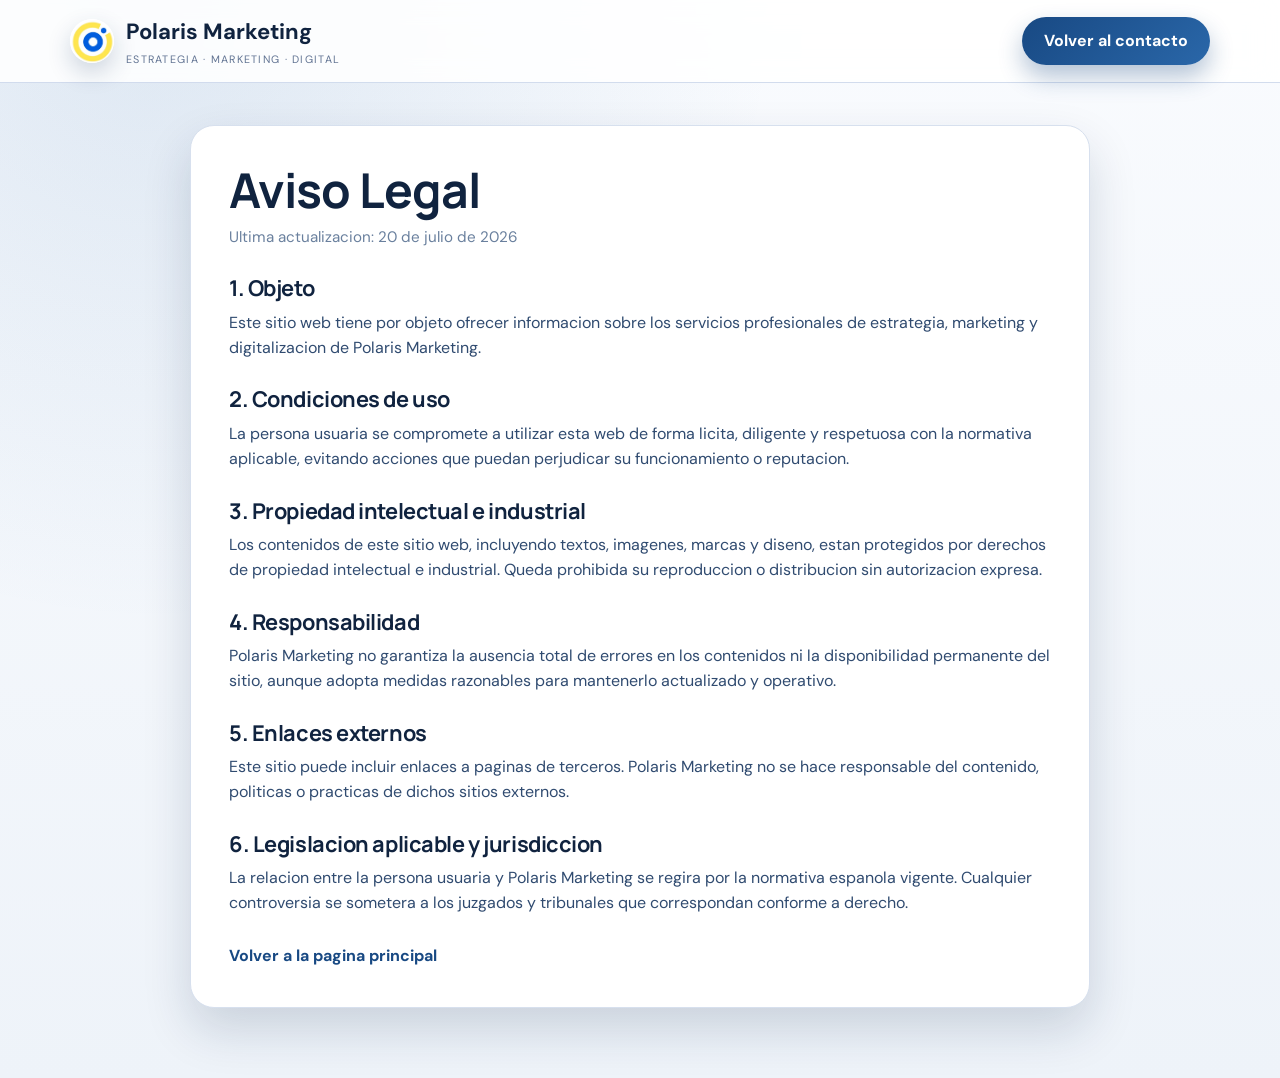
==== aviso-legal.html @ 9f9f59f7 "feat: redesign landing page and add multilingual support (es/en/pt/fr)" ====
<!doctype html>
<html lang="es">
<head>
  <meta charset="utf-8">
  <meta name="viewport" content="width=device-width, initial-scale=1">
  <meta name="description" content="Aviso legal de Polaris Marketing.">
  <title>Aviso Legal | Polaris Marketing</title>
  <link rel="icon" type="image/jpeg" href="assets/images/logo_polaris.jpg">
  <link rel="preconnect" href="https://fonts.googleapis.com">
  <link rel="preconnect" href="https://fonts.gstatic.com" crossorigin>
  <link href="https://fonts.googleapis.com/css2?family=Manrope:wght@400;500;600;700;800&family=DM+Sans:wght@400;500;700&display=swap" rel="stylesheet">
  <link rel="stylesheet" href="assets/css/styles.css">
</head>
<body class="legal-body">
  <header class="site-header">
    <div class="container nav-wrap">
      <a class="brand" href="index.html#inicio" aria-label="Ir al inicio">
        <img class="brand-logo" src="assets/images/logo_polaris.jpg" alt="Logo de Polaris Marketing" width="44" height="44">
        <span class="brand-copy">
          <strong>Polaris Marketing</strong>
          <small>Estrategia · Marketing · Digital</small>
        </span>
      </a>
      <a class="btn btn-primary" href="index.html#contacto">Volver al contacto</a>
    </div>
  </header>

  <main class="legal-main">
    <article class="legal-card" data-reveal>
      <h1>Aviso Legal</h1>
      <p class="legal-meta">Ultima actualizacion: 20 de julio de 2026</p>

      <section class="legal-section">
        <h2>1. Objeto</h2>
        <p>Este sitio web tiene por objeto ofrecer informacion sobre los servicios profesionales de estrategia, marketing y digitalizacion de Polaris Marketing.</p>
      </section>

      <section class="legal-section">
        <h2>2. Condiciones de uso</h2>
        <p>La persona usuaria se compromete a utilizar esta web de forma licita, diligente y respetuosa con la normativa aplicable, evitando acciones que puedan perjudicar su funcionamiento o reputacion.</p>
      </section>

      <section class="legal-section">
        <h2>3. Propiedad intelectual e industrial</h2>
        <p>Los contenidos de este sitio web, incluyendo textos, imagenes, marcas y diseno, estan protegidos por derechos de propiedad intelectual e industrial. Queda prohibida su reproduccion o distribucion sin autorizacion expresa.</p>
      </section>

      <section class="legal-section">
        <h2>4. Responsabilidad</h2>
        <p>Polaris Marketing no garantiza la ausencia total de errores en los contenidos ni la disponibilidad permanente del sitio, aunque adopta medidas razonables para mantenerlo actualizado y operativo.</p>
      </section>

      <section class="legal-section">
        <h2>5. Enlaces externos</h2>
        <p>Este sitio puede incluir enlaces a paginas de terceros. Polaris Marketing no se hace responsable del contenido, politicas o practicas de dichos sitios externos.</p>
      </section>

      <section class="legal-section">
        <h2>6. Legislacion aplicable y jurisdiccion</h2>
        <p>La relacion entre la persona usuaria y Polaris Marketing se regira por la normativa espanola vigente. Cualquier controversia se sometera a los juzgados y tribunales que correspondan conforme a derecho.</p>
      </section>

      <a class="legal-back" href="index.html">Volver a la pagina principal</a>
    </article>
  </main>

  <script src="assets/js/main.js"></script>
</body>
</html>
---- assets/css/styles.css ----
:root {
  --bg: #eef3f7;
  --surface: #ffffff;
  --surface-soft: #f6f8fb;
  --ink: #10233f;
  --ink-muted: #425978;
  --line: #d7e0ee;
  --brand-700: #113261;
  --brand-600: #184983;
  --brand-500: #2a67a9;
  --accent: #f3be2b;
  --accent-ink: #1d2b44;
  --ok: #2d7d46;
  --danger: #a33131;
  --radius-xl: 24px;
  --radius-lg: 18px;
  --radius-md: 12px;
  --shadow-strong: 0 22px 48px rgba(15, 40, 76, 0.16);
  --shadow-soft: 0 12px 30px rgba(15, 40, 76, 0.08);
  --container: min(1140px, 92vw);
  --ease: 420ms cubic-bezier(0.22, 1, 0.36, 1);
}

* {
  box-sizing: border-box;
}

html,
body {
  margin: 0;
  padding: 0;
}

html {
  scroll-behavior: smooth;
}

body {
  font-family: "DM Sans", sans-serif;
  line-height: 1.55;
  color: var(--ink);
  background:
    radial-gradient(circle at 15% 0%, rgba(30, 86, 148, 0.14) 0%, transparent 40%),
    radial-gradient(circle at 85% 12%, rgba(243, 190, 43, 0.17) 0%, transparent 42%),
    linear-gradient(180deg, #f8fafc 0%, #edf2f8 100%);
}

::selection {
  background: #f3be2b;
  color: #10233f;
}

h1,
h2,
h3,
h4 {
  margin: 0;
  line-height: 1.08;
  font-family: "Manrope", sans-serif;
  letter-spacing: -0.02em;
  color: var(--ink);
}

p {
  margin: 0;
  color: var(--ink-muted);
}

a {
  color: inherit;
  text-decoration: none;
}

img {
  max-width: 100%;
  display: block;
}

.container {
  width: var(--container);
  margin-inline: auto;
}

.skip-link {
  position: fixed;
  left: 10px;
  top: -100px;
  z-index: 200;
  padding: 10px 14px;
  border-radius: 10px;
  background: #fff;
  border: 1px solid var(--line);
  box-shadow: var(--shadow-soft);
}

.skip-link:focus {
  top: 10px;
}

.scroll-progress {
  position: fixed;
  top: 0;
  left: 0;
  width: 100%;
  height: 3px;
  z-index: 120;
  background: transparent;
  pointer-events: none;
}

.scroll-progress span {
  display: block;
  height: 100%;
  width: 0%;
  background: linear-gradient(90deg, var(--accent), var(--brand-500));
  transition: width 120ms linear;
}

.site-header {
  position: sticky;
  top: 0;
  z-index: 80;
  background: rgba(255, 255, 255, 0.87);
  backdrop-filter: blur(14px);
  border-bottom: 1px solid rgba(186, 202, 227, 0.65);
}

.nav-wrap {
  min-height: 82px;
  display: flex;
  align-items: center;
  justify-content: space-between;
  gap: 18px;
}

.brand {
  display: inline-flex;
  align-items: center;
  gap: 12px;
}

.brand-logo {
  width: 44px;
  height: 44px;
  border-radius: 50%;
  object-fit: cover;
  box-shadow: 0 10px 24px rgba(17, 50, 97, 0.2);
}

.brand-copy {
  display: grid;
  gap: 2px;
}

.brand-copy strong {
  font-size: 1.38rem;
}

.brand-copy small {
  font-size: 0.67rem;
  letter-spacing: 0.12em;
  text-transform: uppercase;
  color: #617392;
}

.main-nav {
  display: flex;
  align-items: center;
  gap: 24px;
  color: #243e61;
  font-weight: 500;
}

.main-nav a {
  position: relative;
  transition: color var(--ease);
}

.main-nav a:not(.btn)::after {
  content: "";
  position: absolute;
  left: 0;
  bottom: -7px;
  height: 2px;
  width: 0;
  background: linear-gradient(90deg, var(--brand-600), var(--brand-500));
  transition: width var(--ease);
}

.main-nav a:hover,
.main-nav a:focus-visible,
.main-nav a.is-current {
  color: var(--brand-700);
}

.main-nav a:hover::after,
.main-nav a:focus-visible::after,
.main-nav a.is-current::after {
  width: 100%;
}

.nav-actions {
  display: flex;
  align-items: center;
  gap: 18px;
}

.lang-switch {
  position: relative;
}

.lang-current {
  display: inline-flex;
  align-items: center;
  gap: 6px;
  height: 38px;
  padding: 0 14px;
  border-radius: 999px;
  border: 1px solid var(--line);
  background: #fff;
  color: #243e61;
  font-weight: 700;
  font-size: 0.78rem;
  letter-spacing: 0.04em;
  cursor: pointer;
  transition: border-color var(--ease), color var(--ease), background var(--ease);
}

.lang-current::after {
  content: "";
  width: 6px;
  height: 6px;
  border-right: 2px solid currentColor;
  border-bottom: 2px solid currentColor;
  transform: rotate(45deg);
  margin-top: -3px;
  transition: transform var(--ease);
}

.lang-current:hover,
.lang-current:focus-visible {
  border-color: var(--brand-500);
  color: var(--brand-700);
}

.lang-switch.is-open .lang-current::after {
  transform: rotate(-135deg);
  margin-top: 3px;
}

.lang-options {
  position: absolute;
  top: calc(100% + 10px);
  right: 0;
  min-width: 150px;
  margin: 0;
  padding: 8px;
  list-style: none;
  background: #fff;
  border: 1px solid var(--line);
  border-radius: 14px;
  box-shadow: var(--shadow-strong);
  opacity: 0;
  visibility: hidden;
  transform: translateY(-8px);
  transition: opacity var(--ease), transform var(--ease), visibility var(--ease);
  z-index: 90;
}

.lang-switch.is-open .lang-options {
  opacity: 1;
  visibility: visible;
  transform: translateY(0);
}

.lang-options li + li {
  margin-top: 2px;
}

.lang-options button {
  display: block;
  width: 100%;
  padding: 9px 12px;
  border: 0;
  border-radius: 9px;
  background: transparent;
  color: #243e61;
  font-size: 0.9rem;
  font-weight: 500;
  text-align: left;
  cursor: pointer;
  transition: background var(--ease), color var(--ease);
}

.lang-options button:hover,
.lang-options button:focus-visible {
  background: #f3f7fd;
  color: var(--brand-700);
}

.lang-options button.is-active {
  color: var(--brand-700);
  font-weight: 700;
  background: rgba(52, 108, 191, 0.1);
}

.menu-toggle {
  display: none;
  position: relative;
  width: 44px;
  height: 44px;
  border-radius: 12px;
  border: 1px solid var(--line);
  background: #fff;
  padding: 0;
  cursor: pointer;
}

.menu-toggle span {
  position: absolute;
  left: 10px;
  right: 10px;
  height: 2px;
  background: #1f3d65;
  border-radius: 2px;
  transition: transform var(--ease), opacity var(--ease), top var(--ease);
}

.menu-toggle span:nth-child(1) {
  top: 15px;
}

.menu-toggle span:nth-child(2) {
  top: 21px;
}

.menu-toggle span:nth-child(3) {
  top: 27px;
}

.menu-toggle[aria-expanded="true"] span:nth-child(1) {
  top: 21px;
  transform: rotate(45deg);
}

.menu-toggle[aria-expanded="true"] span:nth-child(2) {
  opacity: 0;
}

.menu-toggle[aria-expanded="true"] span:nth-child(3) {
  top: 21px;
  transform: rotate(-45deg);
}

.menu-backdrop {
  display: none;
}

.btn {
  display: inline-flex;
  justify-content: center;
  align-items: center;
  border: 0;
  border-radius: 999px;
  cursor: pointer;
  padding: 12px 22px;
  font-weight: 700;
  transition: transform var(--ease), box-shadow var(--ease), background-color var(--ease), color var(--ease);
}

.btn:hover {
  transform: translateY(-3px);
}

.btn:active {
  transform: translateY(0);
}

.btn-primary {
  color: #fff;
  background: linear-gradient(135deg, var(--brand-600), var(--brand-500));
  box-shadow: 0 12px 24px rgba(24, 73, 131, 0.33);
}

.btn-primary:hover {
  box-shadow: 0 16px 28px rgba(24, 73, 131, 0.39);
}

.btn-accent {
  color: var(--accent-ink);
  background: linear-gradient(120deg, #ffd65d, var(--accent));
  box-shadow: 0 10px 22px rgba(243, 190, 43, 0.35);
}

.btn-ghost {
  color: #fff;
  border: 1px solid rgba(255, 255, 255, 0.4);
  background: rgba(255, 255, 255, 0.07);
}

.hero {
  position: relative;
  min-height: calc(100svh - 82px);
  display: grid;
  align-items: end;
  overflow: hidden;
  isolation: isolate;
  background: #0e2445;
}

.hero::after {
  content: "";
  position: absolute;
  left: 0;
  right: 0;
  bottom: -1px;
  height: 48px;
  background: linear-gradient(180deg, rgba(16, 31, 58, 0) 0%, rgba(16, 31, 58, 0.98) 100%);
  pointer-events: none;
}

.hero-media {
  position: absolute;
  inset: 0;
  background:
    radial-gradient(circle at 18% 18%, rgba(255, 255, 255, 0.17), transparent 38%),
    linear-gradient(122deg, rgba(255, 255, 255, 0.08), transparent 54%),
    url("../images/hero-placeholder.jpg") center / cover no-repeat;
  transform: scale(1.05);
  filter: saturate(0.88) contrast(1.02);
  animation: drift 14s ease-in-out infinite alternate;
}

.hero-overlay {
  position: absolute;
  inset: 0;
  background:
    linear-gradient(100deg, rgba(8, 21, 43, 0.92) 14%, rgba(15, 39, 78, 0.76) 56%, rgba(29, 79, 138, 0.58) 100%),
    radial-gradient(circle at 78% 72%, rgba(243, 190, 43, 0.18), transparent 40%);
}

.hero-content {
  position: relative;
  z-index: 1;
  max-width: 820px;
  padding: 130px 0 106px;
}

.hero-badge {
  display: inline-flex;
  margin-bottom: 10px;
  padding: 7px 12px;
  border-radius: 999px;
  font-size: 0.8rem;
  letter-spacing: 0.08em;
  text-transform: uppercase;
  color: #ddedff;
  border: 1px solid rgba(179, 208, 245, 0.42);
  background: rgba(8, 22, 44, 0.3);
}

.hero h1 {
  color: #fff;
  margin: 12px 0 18px;
  font-size: clamp(2.2rem, 5.4vw, 4.7rem);
}

.hero p {
  color: #d7e6fb;
  font-size: 1.12rem;
  max-width: 65ch;
}

.hero-actions {
  margin-top: 30px;
  display: flex;
  flex-wrap: wrap;
  gap: 12px;
}

.hero-kpis {
  margin: 32px 0 0;
  padding: 0;
  list-style: none;
  display: grid;
  gap: 12px;
  grid-template-columns: repeat(3, minmax(0, 1fr));
}

.hero-kpis li {
  border: 1px solid rgba(206, 224, 247, 0.25);
  border-radius: 14px;
  padding: 14px;
  background: rgba(10, 26, 51, 0.38);
}

.hero-kpis strong {
  display: block;
  color: #fff;
  font-family: "Manrope", sans-serif;
  font-size: 1.36rem;
}

.hero-kpis span {
  color: #c8d9f6;
  font-size: 0.9rem;
}

.trust-band {
  position: relative;
  padding: 72px 0;
  background:
    radial-gradient(circle at 15% 50%, rgba(69, 130, 196, 0.16), transparent 42%),
    radial-gradient(circle at 84% 45%, rgba(243, 190, 43, 0.14), transparent 46%),
    linear-gradient(180deg, #f3f6fb 0%, #f7f9fc 100%);
  border-top: 1px solid rgba(207, 220, 240, 0.85);
  border-bottom: 1px solid rgba(207, 220, 240, 0.85);
}

.trust-band-inner {
  max-width: 860px;
  text-align: center;
}

.trust-title {
  margin: 0;
  font-family: "Manrope", sans-serif;
  font-size: 0.82rem;
  font-weight: 800;
  letter-spacing: 0.18em;
  text-transform: uppercase;
  color: #1f5fac;
}

.trust-copy {
  margin-top: 14px;
  font-size: 1.18rem;
  line-height: 1.7;
  color: #243f66;
}

.trust-copy strong {
  color: #173763;
}

.trust-logos {
  margin-top: 28px;
  display: flex;
  justify-content: center;
  flex-wrap: wrap;
  gap: 12px;
}

.trust-logos a {
  display: inline-flex;
  align-items: center;
  gap: 10px;
  padding: 9px 13px;
  border-radius: 999px;
  border: 1px solid rgba(153, 180, 216, 0.62);
  background: rgba(255, 255, 255, 0.74);
  color: #1f406b;
  transition: transform var(--ease), box-shadow var(--ease), border-color var(--ease), background-color var(--ease);
}

.trust-logos a:hover {
  transform: translateY(-2px);
  border-color: rgba(83, 127, 184, 0.82);
  box-shadow: 0 10px 20px rgba(21, 52, 92, 0.12);
  background: #fff;
}

.trust-logos a.logo-offset {
  transform: translateY(-10px) rotate(-2deg);
}

.trust-logos a.logo-offset:hover {
  transform: translateY(-14px) rotate(-2deg);
}

.logo-mark {
  width: 36px;
  height: 36px;
  object-fit: cover;
  border-radius: 999px;
  border: 1px solid rgba(154, 179, 211, 0.75);
  background: #fff;
}

.logo-copy {
  font-weight: 700;
  font-size: 0.94rem;
}

.section {
  padding: clamp(64px, 8vw, 112px) 0;
  scroll-margin-top: 100px;
}

.paired-viewport {
  min-height: calc(100svh - 82px);
  display: flex;
  flex-direction: column;
}

.paired-top,
.paired-bottom {
  min-height: 0;
  display: grid;
  align-items: center;
}

.paired-top {
  flex: 1.2;
}

.paired-bottom {
  flex: 0.8;
}

.section-dark {
  background: linear-gradient(165deg, #101f3a 0%, #152b4e 72%, #1b3c6a 100%);
}

.section-dark h2,
.section-dark h3,
.section-dark p,
.section-dark li,
.section-dark blockquote {
  color: #eef3ff;
}

.section-soft {
  background:
    radial-gradient(circle at 12% 15%, rgba(26, 92, 162, 0.11), transparent 44%),
    linear-gradient(180deg, #f5f8fc 0%, #eef4fb 100%);
}

#metodo {
  position: relative;
  isolation: isolate;
  clip-path: polygon(0 46px, 100% 0, 100% 100%, 0 100%);
  padding-top: calc(clamp(64px, 8vw, 112px) + 30px);
}

#metodo::before,
#metodo::after {
  content: "";
  position: absolute;
  z-index: -1;
  border-radius: 50%;
  filter: blur(70px);
  pointer-events: none;
}

#metodo::before {
  width: 320px;
  height: 320px;
  right: 4%;
  top: 18%;
  background: rgba(45, 102, 173, 0.22);
}

#metodo::after {
  width: 260px;
  height: 260px;
  left: 2%;
  bottom: 6%;
  background: rgba(243, 190, 43, 0.2);
}

#contacto {
  position: relative;
  clip-path: polygon(0 0, 100% 0, 100% 100%, 0 calc(100% - 46px));
  padding-bottom: calc(clamp(64px, 8vw, 112px) + 30px);
}

#contacto::before {
  content: "";
  position: absolute;
  inset: 0;
  background-image: radial-gradient(rgba(255, 255, 255, 0.09) 1.5px, transparent 1.5px);
  background-size: 26px 26px;
  opacity: 0.6;
  pointer-events: none;
}

.eyebrow {
  font-family: "Manrope", sans-serif;
  font-weight: 700;
  font-size: 0.8rem;
  letter-spacing: 0.16em;
  text-transform: uppercase;
  color: var(--brand-500);
}

.section-dark .eyebrow {
  color: #ffd56c;
}

.section h2 {
  margin-top: 12px;
  font-size: clamp(2rem, 4vw, 3.2rem);
}

.split {
  display: grid;
  grid-template-columns: 1.06fr 0.94fr;
  gap: 42px;
  align-items: center;
}

.split p {
  margin-top: 14px;
  max-width: 62ch;
}

.split blockquote {
  margin: 0;
  padding-left: 20px;
  border-left: 4px solid #ffd05b;
  font-family: "Manrope", sans-serif;
  font-size: clamp(1.35rem, 2.8vw, 2.35rem);
  font-weight: 700;
  line-height: 1.2;
}

.cards-grid {
  display: grid;
  gap: 22px;
}

.services-grid {
  margin-top: 34px;
  grid-template-columns: repeat(3, minmax(0, 1fr));
}

.services-intro {
  margin-top: 16px;
  max-width: 74ch;
  font-size: 1.08rem;
  line-height: 1.66;
}

.method-intro {
  margin-top: 14px;
  max-width: 74ch;
  font-size: 1.02rem;
}

.service-card {
  position: relative;
  isolation: isolate;
  overflow: hidden;
  clip-path: polygon(0 0, 100% 0, 100% 100%, 28px 100%, 0 calc(100% - 28px));
  padding-top: 24px;
  display: flex;
  flex-direction: column;
  gap: 10px;
  background:
    radial-gradient(circle at 90% 8%, rgba(52, 122, 205, 0.12), transparent 40%),
    #ffffff;
}

.service-card:nth-child(1) {
  transform: translateY(10px) rotate(0.8deg);
}

.service-card:nth-child(3) {
  transform: translateY(4px) rotate(-0.6deg);
}

.service-card::before {
  content: "";
  position: absolute;
  top: 0;
  left: 0;
  width: 100%;
  height: 4px;
  background: linear-gradient(90deg, #2d66ad, #5f98d8);
}

.service-index {
  position: absolute;
  top: 2px;
  right: 12px;
  z-index: -1;
  color: rgba(45, 102, 173, 0.1);
  font-family: "Manrope", sans-serif;
  font-weight: 800;
  font-size: 5.2rem;
  line-height: 1;
}

.service-icon {
  width: 46px;
  height: 46px;
  display: inline-grid;
  place-items: center;
  vertical-align: middle;
  color: #1f59a3;
  border: 1px solid #d5e3f7;
  background: #f7fbff;
  font-family: "Manrope", sans-serif;
  font-weight: 800;
  font-size: 0.78rem;
  margin-bottom: 14px;
  clip-path: polygon(50% 0%, 95% 25%, 95% 75%, 50% 100%, 5% 75%, 5% 25%);
}

.service-card.service-card-featured {
  overflow: hidden;
  border-color: transparent;
  background: linear-gradient(155deg, #12294c 0%, #1c3f6e 55%, #204b82 100%);
  color: #eaf1ff;
  transform: translateY(-10px);
  box-shadow: 0 30px 60px rgba(10, 30, 60, 0.35);
}

.service-card.service-card-featured::before {
  background: linear-gradient(90deg, #ffd65d, var(--accent));
}

.service-card.service-card-featured .service-index {
  color: rgba(255, 255, 255, 0.08);
}

.service-card.service-card-featured .service-icon {
  background: rgba(255, 255, 255, 0.12);
  border-color: rgba(255, 255, 255, 0.25);
  color: #ffd56c;
}

.service-card.service-card-featured h3 {
  color: #fff;
}

.service-card.service-card-featured .service-lead {
  color: #cfe0ff;
}

.service-card.service-card-featured .service-highlights li {
  color: #d8e4fb;
}

.service-card.service-card-featured .service-highlights li::before {
  color: #ffd56c;
}

.service-card.service-card-featured .service-outcome {
  color: #ffe9b3;
  border-top-color: rgba(255, 255, 255, 0.18);
}

.service-card h3 {
  margin-bottom: 4px;
}

.service-lead {
  color: #1f5fc0;
  font-size: 1.05rem;
  line-height: 1.5;
  font-weight: 700;
}

.service-highlights {
  margin: 6px 0 0;
  padding: 0;
  list-style: none;
  display: grid;
  gap: 8px;
}

.service-highlights li {
  display: flex;
  align-items: start;
  gap: 8px;
  color: #2b4f80;
  font-size: 0.95rem;
  line-height: 1.45;
}

.service-highlights li::before {
  content: "+";
  color: #1f5fc0;
  font-weight: 800;
  line-height: 1;
  margin-top: 2px;
}

.service-outcome {
  margin-top: auto;
  padding-top: 14px;
  border-top: 1px solid #dce8fb;
  color: #1b4f95;
  font-weight: 700;
  font-size: 0.94rem;
  line-height: 1.45;
}

.service-card.service-card-featured:hover {
  transform: translateY(-16px) rotate(-0.4deg);
}

.service-ribbon {
  position: absolute;
  top: 18px;
  right: -34px;
  width: 150px;
  padding: 5px 0;
  text-align: center;
  transform: rotate(38deg);
  background: linear-gradient(120deg, #ffd65d, var(--accent));
  color: #1d2b44;
  font-family: "Manrope", sans-serif;
  font-size: 0.72rem;
  font-weight: 800;
  letter-spacing: 0.04em;
  text-transform: uppercase;
  box-shadow: 0 8px 16px rgba(196, 148, 20, 0.35);
}

.card {
  background: var(--surface);
  border: 1px solid var(--line);
  border-radius: var(--radius-lg);
  padding: 28px;
  box-shadow: var(--shadow-soft);
  transition: transform var(--ease), border-color var(--ease), box-shadow var(--ease);
}

.card:hover {
  transform: translateY(-6px);
  border-color: #b8cae7;
  box-shadow: var(--shadow-strong);
}

.card h3 {
  font-size: 1.85rem;
  margin-bottom: 12px;
}

.method-timeline {
  margin-top: 34px;
  position: relative;
  display: grid;
  gap: 24px;
}

.method-timeline::before {
  content: "";
  position: absolute;
  left: 0;
  right: 0;
  top: 8px;
  bottom: 8px;
  background: linear-gradient(180deg, rgba(38, 103, 172, 0.1), rgba(38, 103, 172, 0.75) 15%, rgba(38, 103, 172, 0.75) 85%, rgba(38, 103, 172, 0.1));
  clip-path: polygon(
    34% 0%, 65% 38%, 34% 68%, 65% 100%,
    67% 100%, 36% 68%, 67% 38%, 36% 0%
  );
}

.method-timeline::after {
  content: "";
  position: absolute;
  left: 0;
  right: 0;
  top: 8px;
  bottom: 8px;
  background: rgba(38, 103, 172, 0.85);
  clip-path: polygon(59% 98%, 63% 93%, 66% 100%);
  filter: drop-shadow(0 2px 2px rgba(38, 103, 172, 0.3));
}

.timeline-step {
  position: relative;
  isolation: isolate;
  width: min(560px, calc(50% - 40px));
  background:
    radial-gradient(circle at 92% 10%, rgba(45, 102, 173, 0.09), transparent 45%),
    #fff;
  border: 1px solid var(--line);
  border-radius: var(--radius-lg);
  box-shadow: var(--shadow-soft);
  padding: 24px 24px 22px;
  overflow: hidden;
  transition: transform var(--ease), box-shadow var(--ease), border-color var(--ease);
}

.timeline-step::before {
  content: "";
  position: absolute;
  top: 0;
  left: 0;
  width: 100%;
  height: 4px;
  background: linear-gradient(90deg, #2d66ad, #5f98d8);
}

.timeline-step::after {
  content: "";
  position: absolute;
  top: 50%;
  transform: translateY(-50%);
  width: 14px;
  height: 14px;
  border-radius: 50%;
  background: #2d66ad;
  border: 3px solid #f2f7ff;
  box-shadow: 0 0 0 3px rgba(45, 102, 173, 0.22);
  animation: pulseDot 2.6s ease-in-out infinite;
}

.timeline-step-2::before {
  background: linear-gradient(90deg, #d99a1c, #f3be2b);
}

.timeline-step-2::after {
  background: #d99a1c;
  box-shadow: 0 0 0 3px rgba(217, 154, 28, 0.22);
}

.timeline-step-2 .timeline-index {
  color: rgba(217, 154, 28, 0.14);
}

.timeline-step-3::before {
  background: linear-gradient(90deg, #1f8f6e, #3fb896);
}

.timeline-step-3::after {
  background: #1f8f6e;
  box-shadow: 0 0 0 3px rgba(31, 143, 110, 0.22);
}

.timeline-step-3 .timeline-index {
  color: rgba(31, 143, 110, 0.14);
}

.timeline-left {
  justify-self: start;
  transform: rotate(-0.6deg);
}

.timeline-left::after {
  right: -49px;
}

.timeline-right {
  justify-self: end;
  margin-top: 46px;
  transform: rotate(0.6deg);
}

.timeline-right::after {
  left: -49px;
}

.timeline-step:hover {
  transform: translateY(-6px);
  box-shadow: var(--shadow-strong);
  border-color: #b8cae7;
}

.timeline-index {
  position: absolute;
  top: 2px;
  right: 14px;
  z-index: -1;
  color: rgba(38, 103, 172, 0.12);
  font-family: "Manrope", sans-serif;
  font-weight: 800;
  font-size: 4.6rem;
  line-height: 1;
}

.timeline-icon {
  width: 46px;
  height: 46px;
  display: inline-grid;
  place-items: center;
  vertical-align: middle;
  color: #fff;
  font-family: "Manrope", sans-serif;
  font-weight: 800;
  font-size: 0.8rem;
  margin-bottom: 14px;
  clip-path: polygon(50% 0%, 95% 25%, 95% 75%, 50% 100%, 5% 75%, 5% 25%);
  box-shadow: 0 8px 16px rgba(45, 102, 173, 0.28);
}

.timeline-icon-1 {
  background: linear-gradient(155deg, #2d66ad, #5f98d8);
}

.timeline-icon-2 {
  background: linear-gradient(155deg, #d99a1c, #f3be2b);
  box-shadow: 0 8px 16px rgba(217, 154, 28, 0.28);
}

.timeline-icon-3 {
  background: linear-gradient(155deg, #1f8f6e, #3fb896);
  box-shadow: 0 8px 16px rgba(31, 143, 110, 0.28);
}

.timeline-tag {
  display: inline-block;
  margin-left: 10px;
  margin-bottom: 14px;
  padding: 4px 10px;
  border-radius: 999px;
  background: #eef4fd;
  color: #2d66ad;
  font-size: 0.72rem;
  font-weight: 700;
  letter-spacing: 0.02em;
  vertical-align: middle;
}

.timeline-tag-2 {
  background: #fdf3e0;
  color: #a97314;
}

.timeline-tag-3 {
  background: #e8f7f1;
  color: #1f8f6e;
}

.timeline-step h3 {
  font-size: 1.45rem;
  margin-bottom: 10px;
}

.timeline-step p {
  color: #2d4e7d;
}

.timeline-step ul {
  margin: 16px 0 0;
  padding: 14px 0 0;
  border-top: 1px dashed #dae5f6;
  list-style: none;
  display: grid;
  gap: 9px;
}

.timeline-step li {
  position: relative;
  padding-left: 22px;
  color: #2f527f;
  font-size: 0.94rem;
  line-height: 1.4;
}

.timeline-step li::before {
  content: "→";
  position: absolute;
  left: 0;
  top: 0;
  color: #2d66ad;
  font-weight: 800;
}

.timeline-outcome {
  margin-top: 16px;
  padding-top: 14px;
  border-top: 1px dashed #dae5f6;
  color: #1b4f95;
  font-weight: 600;
  font-size: 0.93rem;
  line-height: 1.45;
}

.timeline-outcome strong {
  color: #1d4f95;
  font-weight: 800;
}

.about {
  display: grid;
  gap: 40px;
  grid-template-columns: minmax(320px, 440px) 1fr;
  align-items: center;
}

.about-figure {
  position: relative;
}

.about-image {
  min-height: 640px;
  border-radius: var(--radius-xl);
  background:
    linear-gradient(24deg, rgba(16, 39, 72, 0.34), rgba(34, 86, 146, 0.16)),
    url("../images/hero-placeholder.jpg") center / cover no-repeat;
  box-shadow: var(--shadow-strong);
}

.about-badge {
  position: absolute;
  right: 18px;
  bottom: -20px;
  border-radius: 16px;
  padding: 16px 18px;
  background: linear-gradient(140deg, #1d5eb2, #2e73c4);
  color: #fff;
  box-shadow: 0 16px 30px rgba(25, 79, 148, 0.35);
}

.about-badge strong {
  display: block;
  font-family: "Manrope", sans-serif;
  font-size: 2rem;
  line-height: 1;
}

.about-badge span {
  display: block;
  margin-top: 4px;
  font-size: 0.95rem;
  font-weight: 700;
}

.about-snapshot {
  position: absolute;
  left: -16px;
  top: -16px;
  width: 132px;
  height: 132px;
  border-radius: 18px;
  border: 6px solid #fff;
  box-shadow: 0 18px 30px rgba(15, 40, 76, 0.24);
  background:
    linear-gradient(160deg, rgba(16, 39, 72, 0.18), rgba(34, 86, 146, 0.08)),
    url("../images/about-placeholder.jpg") center / cover no-repeat;
  transform: rotate(-8deg);
  transition: transform var(--ease);
}

.about-figure:hover .about-snapshot {
  transform: rotate(-4deg) scale(1.03);
}

.about-content p {
  margin-top: 12px;
  max-width: 72ch;
}

.about-content p strong {
  color: #1c3e6c;
  text-transform: uppercase;
}

.profile-card {
  margin-top: 22px;
  display: flex;
  gap: 16px;
  align-items: flex-start;
  background: #fff;
  border-radius: 16px;
  border: 1px solid #d8e3f4;
  padding: 18px;
  box-shadow: var(--shadow-soft);
}

.profile-card img {
  width: 72px;
  height: 72px;
  border-radius: 14px;
  object-fit: cover;
  border: 2px solid #d8e4f6;
}

.profile-tag {
  margin: 0;
  text-transform: uppercase;
  letter-spacing: 0.08em;
  font-size: 0.82rem;
  font-weight: 800;
  color: #1f5fc0;
}

.profile-card h3 {
  color: var(--brand-600);
  font-size: 1.22rem;
  margin-bottom: 6px;
}

.profile-card p {
  color: #36557f;
  line-height: 1.6;
}

.text-link {
  display: inline-flex;
  margin-top: 8px;
  color: var(--brand-600);
  font-weight: 700;
}

.text-link:hover {
  color: var(--brand-700);
}

.profile-link {
  margin-top: 10px;
  font-size: 0.94rem;
}

.contact {
  position: relative;
  display: grid;
  gap: 28px;
  grid-template-columns: 1fr 1.1fr;
  align-items: start;
}

.contact::after {
  content: "";
  position: absolute;
  right: -16px;
  top: -46px;
  width: 180px;
  height: 180px;
  border-radius: 42% 58% 65% 35% / 45% 45% 55% 55%;
  background: radial-gradient(circle, rgba(243, 190, 43, 0.35), transparent 70%);
  filter: blur(10px);
  pointer-events: none;
  z-index: 0;
}

.contact h2 {
  margin: 10px 0 14px;
}

.contact-copy {
  position: relative;
  z-index: 1;
  display: grid;
  gap: 4px;
}

.contact-badges {
  margin-top: 14px;
  display: flex;
  flex-wrap: wrap;
  gap: 9px;
}

.contact-badges span {
  border-radius: 999px;
  border: 1px solid rgba(198, 215, 244, 0.4);
  background: rgba(255, 255, 255, 0.08);
  color: #e8f0ff;
  font-size: 0.84rem;
  font-weight: 700;
  padding: 7px 12px;
}

.contact-person {
  margin-top: 18px;
  display: flex;
  align-items: center;
  gap: 12px;
  padding: 12px 14px;
  border-radius: 14px;
  border: 1px solid rgba(198, 215, 244, 0.28);
  background: rgba(255, 255, 255, 0.06);
}

.contact-person img {
  width: 52px;
  height: 52px;
  border-radius: 50%;
  object-fit: cover;
  border: 2px solid rgba(255, 255, 255, 0.5);
}

.contact-person strong {
  display: block;
  color: #fff;
  font-size: 0.98rem;
}

.contact-person span {
  color: #c3d3f2;
  font-size: 0.86rem;
}

.contact-icon {
  display: inline-grid;
  place-items: center;
  min-width: 26px;
  height: 26px;
  padding: 0 4px;
  margin-right: 8px;
  border-radius: 8px;
  background: rgba(255, 255, 255, 0.1);
  border: 1px solid rgba(255, 255, 255, 0.18);
  color: #ffd56c;
  font-family: "Manrope", sans-serif;
  font-weight: 800;
  font-size: 0.62rem;
  vertical-align: middle;
}

.contact-list {
  margin: 20px 0 0;
  list-style: none;
  padding: 0;
  display: grid;
  gap: 9px;
}

.contact-actions {
  margin-top: 18px;
  display: flex;
  flex-wrap: wrap;
  gap: 10px;
}

.contact-actions .btn {
  min-width: 190px;
}

.contact-form {
  position: relative;
  z-index: 1;
  background: #fff;
  border-radius: 22px;
  border: 1px solid rgba(207, 219, 238, 0.9);
  box-shadow: var(--shadow-strong);
  padding: 24px;
  display: grid;
  grid-template-columns: 1fr 1fr;
  gap: 14px;
  transform: rotate(-1deg);
  transition: transform var(--ease), box-shadow var(--ease);
}

.contact-form:hover,
.contact-form:focus-within {
  transform: rotate(0deg);
  box-shadow: 0 26px 54px rgba(15, 40, 76, 0.22);
}

.contact-form label {
  color: #284365;
  font-size: 0.93rem;
  font-weight: 600;
  display: grid;
  gap: 8px;
}

.contact-form input,
.contact-form textarea {
  width: 100%;
  border: 1px solid #d3deef;
  border-radius: var(--radius-md);
  background: #f5f8fd;
  padding: 12px 14px;
  font: inherit;
  color: var(--ink);
  transition: border-color var(--ease), background-color var(--ease), box-shadow var(--ease);
}

.contact-form textarea {
  resize: vertical;
}

.contact-form input:focus-visible,
.contact-form textarea:focus-visible {
  outline: 0;
  border-color: #6da1d8;
  background: #fff;
  box-shadow: 0 0 0 4px rgba(109, 161, 216, 0.2);
}

.contact-form .full {
  grid-column: 1 / -1;
}

.consent {
  display: flex;
  gap: 10px;
  align-items: start;
}

.consent input {
  width: 18px;
  height: 18px;
  margin-top: 2px;
}

.consent span {
  color: #3d567a;
  font-weight: 500;
}

.consent a {
  color: var(--brand-600);
  text-decoration: underline;
}

.form-feedback {
  min-height: 1.2em;
  font-size: 0.9rem;
}

.form-feedback.success {
  color: var(--ok);
}

.form-feedback.error {
  color: var(--danger);
}

.site-footer {
  background: #0f1e39;
  color: #afc0df;
  border-top: 1px solid rgba(196, 214, 244, 0.14);
}

.footer-wrap {
  min-height: 78px;
  display: flex;
  align-items: center;
  justify-content: space-between;
  gap: 18px;
}

.footer-wrap nav {
  display: flex;
  gap: 16px;
}

.footer-wrap a {
  transition: color var(--ease);
}

.footer-wrap a:hover {
  color: #fff;
}

.footer-brand {
  display: grid;
  gap: 4px;
}

.back-to-top {
  position: fixed;
  right: 22px;
  bottom: 22px;
  width: 48px;
  height: 48px;
  border-radius: 50%;
  border: 0;
  cursor: pointer;
  display: grid;
  place-items: center;
  background: linear-gradient(135deg, var(--brand-600), var(--brand-500));
  box-shadow: 0 14px 26px rgba(24, 73, 131, 0.4);
  opacity: 0;
  transform: translateY(14px) scale(0.9);
  pointer-events: none;
  transition: opacity var(--ease), transform var(--ease);
  z-index: 90;
}

.back-to-top.is-visible {
  opacity: 1;
  transform: translateY(0) scale(1);
  pointer-events: auto;
}

.back-to-top:hover {
  transform: translateY(-3px) scale(1.03);
}

.back-to-top-arrow {
  width: 10px;
  height: 10px;
  border-left: 2px solid #fff;
  border-top: 2px solid #fff;
  transform: rotate(45deg);
  margin-top: 5px;
}

[data-reveal] {
  opacity: 0;
  transform: translateY(24px) scale(0.98);
  transition: transform var(--ease), opacity var(--ease);
}

[data-reveal].is-visible {
  opacity: 1;
  transform: translateY(0) scale(1);
}

@keyframes drift {
  from {
    transform: scale(1.05) translateY(0);
  }
  to {
    transform: scale(1.09) translateY(-12px);
  }
}

@keyframes pulseDot {
  0%,
  100% {
    box-shadow: 0 0 0 3px rgba(45, 102, 173, 0.22);
  }

  50% {
    box-shadow: 0 0 0 8px rgba(45, 102, 173, 0.1);
  }
}

@media (prefers-reduced-motion: reduce) {
  * {
    animation-duration: 1ms !important;
    animation-iteration-count: 1 !important;
    transition-duration: 1ms !important;
    scroll-behavior: auto !important;
  }
}

@media (max-width: 1080px) {
  .split,
  .about,
  .contact {
    grid-template-columns: 1fr;
  }

  .services-grid {
    grid-template-columns: repeat(2, minmax(0, 1fr));
  }

  .method-timeline::before,
  .method-timeline::after {
    display: none;
  }

  .timeline-step,
  .timeline-left,
  .timeline-right {
    width: 100%;
    justify-self: stretch;
    margin-top: 0;
    transform: none;
    clip-path: none;
  }

  .timeline-step::after {
    display: none;
  }

  .about-image {
    min-height: 520px;
  }
}

@media (max-width: 900px) {
  .nav-actions {
    gap: 10px;
  }

  .lang-current {
    height: 36px;
    padding: 0 10px;
    font-size: 0.72rem;
  }

  .lang-options {
    right: auto;
    left: 50%;
    transform: translate(-50%, -8px);
  }

  .lang-switch.is-open .lang-options {
    transform: translate(-50%, 0);
  }

  .menu-toggle {
    display: block;
  }

  .main-nav {
    position: absolute;
    top: 92px;
    left: 0;
    right: 0;
    margin: 0 auto;
    width: min(92vw, 380px);
    z-index: 85;
    display: flex;
    flex-direction: column;
    align-items: stretch;
    gap: 2px;
    background: #fff;
    border: 1px solid var(--line);
    border-radius: 20px;
    padding: 12px;
    box-shadow: var(--shadow-strong);
    opacity: 0;
    visibility: hidden;
    pointer-events: none;
    transform: translateY(-10px) scale(0.97);
    transition: opacity var(--ease), transform var(--ease), visibility var(--ease);
  }

  .main-nav.is-open {
    opacity: 1;
    visibility: visible;
    pointer-events: auto;
    transform: translateY(0) scale(1);
  }

  .main-nav a:not(.btn) {
    padding: 15px 14px;
    border-bottom: 1px solid #eef2f9;
    border-radius: 12px;
    font-size: 1.02rem;
    font-weight: 600;
    display: flex;
    align-items: center;
    justify-content: space-between;
  }

  .main-nav a:not(.btn):hover,
  .main-nav a:not(.btn):focus-visible {
    background: #f3f7fd;
  }

  .main-nav a:not(.btn)::after {
    content: "\2192";
    position: static;
    width: auto;
    height: auto;
    background: none;
    color: #a9bcdb;
    font-weight: 700;
    transition: transform var(--ease), color var(--ease);
  }

  .main-nav a:not(.btn):hover::after,
  .main-nav a:not(.btn):focus-visible::after,
  .main-nav a:not(.btn).is-current::after {
    width: auto;
    color: var(--brand-600);
    transform: translateX(3px);
  }

  .main-nav .btn {
    width: 100%;
    margin-top: 10px;
  }

  .menu-backdrop {
    display: block;
    position: fixed;
    inset: 0;
    background: rgba(15, 30, 55, 0.4);
    backdrop-filter: blur(2px);
    opacity: 0;
    visibility: hidden;
    transition: opacity var(--ease), visibility var(--ease);
    z-index: 70;
  }

  body.menu-open .menu-backdrop {
    opacity: 1;
    visibility: visible;
  }

  body.menu-open {
    overflow: hidden;
  }

  .hero-kpis {
    grid-template-columns: 1fr;
  }

  .contact-actions .btn {
    min-width: 0;
    width: 100%;
  }

  .paired-viewport {
    min-height: auto;
  }

  .paired-top,
  .paired-bottom {
    display: block;
  }
}

@media (max-width: 700px) {
  .hero {
    min-height: calc(100svh - 82px);
  }

  .hero-content {
    padding: 118px 0 80px;
  }

  .hero p {
    font-size: 1rem;
  }

  .trust-band {
    padding: 56px 0;
  }

  .trust-copy {
    font-size: 1rem;
  }

  #metodo {
    clip-path: polygon(0 24px, 100% 0, 100% 100%, 0 100%);
  }

  #contacto {
    clip-path: polygon(0 0, 100% 0, 100% 100%, 0 calc(100% - 24px));
  }

  .contact::after {
    display: none;
  }

  .about-snapshot {
    width: 92px;
    height: 92px;
    left: -12px;
    top: -12px;
  }

  .service-card-featured,
  .service-card:nth-child(1),
  .service-card:nth-child(3) {
    transform: none;
  }

  .services-grid,
  .contact-form {
    grid-template-columns: 1fr;
  }

  .card,
  .timeline-step {
    padding: 22px;
  }

  .timeline-step,
  .timeline-left,
  .timeline-right {
    padding-left: 52px;
  }

  .about-image {
    min-height: 360px;
  }

  .about-badge {
    right: 12px;
    bottom: -16px;
    padding: 12px 14px;
  }

  .about-badge strong {
    font-size: 1.6rem;
  }

  .contact-badges span {
    width: 100%;
    text-align: center;
  }

  .profile-card {
    flex-direction: column;
    align-items: start;
  }

  .footer-wrap {
    min-height: unset;
    padding: 18px 0;
    flex-direction: column;
    justify-content: center;
    text-align: center;
  }
}

.legal-body {
  background:
    radial-gradient(circle at 12% 0%, rgba(26, 92, 162, 0.12), transparent 40%),
    linear-gradient(180deg, #f9fbfe 0%, #eef3f9 100%);
}

.legal-main {
  padding: 42px 0 70px;
}

.legal-card {
  max-width: 900px;
  margin: 0 auto;
  background: #fff;
  border-radius: var(--radius-xl);
  border: 1px solid var(--line);
  box-shadow: var(--shadow-strong);
  padding: clamp(22px, 4vw, 38px);
}

.legal-card h1 {
  font-size: clamp(1.9rem, 4vw, 3rem);
}

.legal-meta {
  margin-top: 10px;
  color: #6a809e;
  font-size: 0.95rem;
}

.legal-section {
  margin-top: 28px;
}

.legal-section h2 {
  font-size: 1.36rem;
  margin-bottom: 10px;
}

.legal-section p,
.legal-section li {
  color: #304b70;
}

.legal-section ul {
  margin: 10px 0 0;
  padding-left: 20px;
  display: grid;
  gap: 8px;
}

.legal-back {
  margin-top: 28px;
  display: inline-flex;
  font-weight: 700;
  color: var(--brand-600);
}

.legal-back:hover {
  color: var(--brand-700);
}
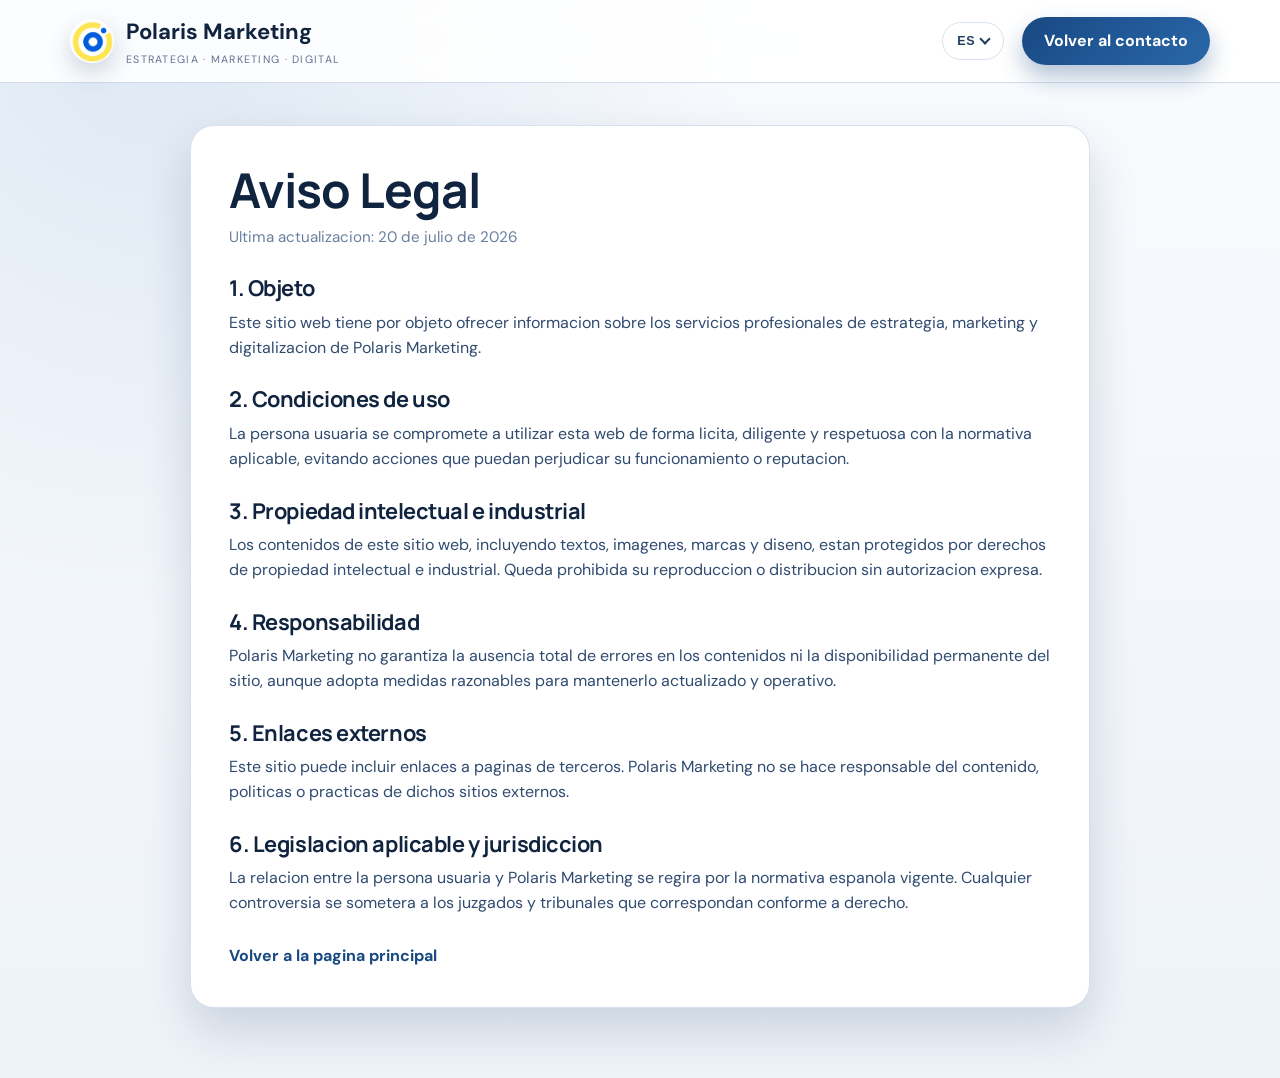
==== commit 9ec6d406: "Changed "Casos"to "Valores"" ====
--- a/aviso-legal.html
+++ b/aviso-legal.html
@@ -4,24 +4,39 @@
   <meta charset="utf-8">
   <meta name="viewport" content="width=device-width, initial-scale=1">
   <meta name="description" content="Aviso legal de Polaris Marketing.">
+  <meta name="robots" content="noindex, follow">
   <title>Aviso Legal | Polaris Marketing</title>
+  <link rel="canonical" href="https://polarismarketing.es/aviso-legal.html">
   <link rel="icon" type="image/jpeg" href="assets/images/logo_polaris.jpg">
   <link rel="preconnect" href="https://fonts.googleapis.com">
   <link rel="preconnect" href="https://fonts.gstatic.com" crossorigin>
   <link href="https://fonts.googleapis.com/css2?family=Manrope:wght@400;500;600;700;800&family=DM+Sans:wght@400;500;700&display=swap" rel="stylesheet">
   <link rel="stylesheet" href="assets/css/styles.css">
 </head>
-<body class="legal-body">
+<body class="legal-body" data-legal-page="legal">
   <header class="site-header">
     <div class="container nav-wrap">
       <a class="brand" href="index.html#inicio" aria-label="Ir al inicio">
-        <img class="brand-logo" src="assets/images/logo_polaris.jpg" alt="Logo de Polaris Marketing" width="44" height="44">
+        <img class="brand-logo" src="assets/images/logo_polaris.jpg" alt="Logo de Polaris Marketing" width="44" height="44" decoding="async">
         <span class="brand-copy">
           <strong>Polaris Marketing</strong>
-          <small>Estrategia · Marketing · Digital</small>
+          <small data-legal-brand>Estrategia Â· Marketing Â· Digital</small>
         </span>
       </a>
-      <a class="btn btn-primary" href="index.html#contacto">Volver al contacto</a>
+            <div class="nav-actions">
+        <div class="lang-switch" data-lang-switch>
+          <button type="button" class="lang-current" data-lang-toggle aria-haspopup="true" aria-expanded="false" aria-label="Selecciona idioma">
+            <span data-lang-current-label>ES</span>
+          </button>
+          <ul class="lang-options" data-lang-options role="menu">
+            <li role="none"><button type="button" role="menuitem" data-lang-option="es">Espa&ntilde;ol</button></li>
+            <li role="none"><button type="button" role="menuitem" data-lang-option="en">English</button></li>
+            <li role="none"><button type="button" role="menuitem" data-lang-option="pt">Portugu&ecirc;s</button></li>
+            <li role="none"><button type="button" role="menuitem" data-lang-option="fr">Fran&ccedil;ais</button></li>
+          </ul>
+        </div>
+        <a class="btn btn-primary" href="index.html#contacto" data-legal-contact>Volver al contacto</a>
+      </div>
     </div>
   </header>
 
@@ -60,10 +75,11 @@
         <p>La relacion entre la persona usuaria y Polaris Marketing se regira por la normativa espanola vigente. Cualquier controversia se sometera a los juzgados y tribunales que correspondan conforme a derecho.</p>
       </section>
 
-      <a class="legal-back" href="index.html">Volver a la pagina principal</a>
+      <a class="legal-back" href="index.html" data-legal-home>Volver a la pagina principal</a>
     </article>
   </main>
 
+  <script src="assets/js/legal-i18n.js"></script>
   <script src="assets/js/main.js"></script>
 </body>
 </html>
--- a/assets/css/styles.css
+++ b/assets/css/styles.css
@@ -29,10 +29,21 @@
 body {
   margin: 0;
   padding: 0;
+  max-width: 100%;
+  overflow-x: hidden;
 }
 
 html {
   scroll-behavior: smooth;
+  scrollbar-color: rgba(42, 103, 169, 0.72) #e7edf5;
+  scrollbar-width: thin;
+}
+
+@supports (overflow: clip) {
+  html,
+  body {
+    overflow-x: clip;
+  }
 }
 
 body {
@@ -43,6 +54,37 @@
     radial-gradient(circle at 15% 0%, rgba(30, 86, 148, 0.14) 0%, transparent 40%),
     radial-gradient(circle at 85% 12%, rgba(243, 190, 43, 0.17) 0%, transparent 42%),
     linear-gradient(180deg, #f8fafc 0%, #edf2f8 100%);
+}
+
+::-webkit-scrollbar {
+  width: 12px;
+  height: 12px;
+}
+
+::-webkit-scrollbar-track {
+  background:
+    linear-gradient(180deg, rgba(248, 250, 252, 0.96), rgba(231, 237, 245, 0.96));
+}
+
+::-webkit-scrollbar-thumb {
+  border: 3px solid #e7edf5;
+  border-radius: 999px;
+  background:
+    linear-gradient(180deg, var(--brand-500), var(--brand-700));
+}
+
+::-webkit-scrollbar-thumb:hover {
+  background:
+    linear-gradient(180deg, #3476bc, var(--brand-700));
+}
+
+::-webkit-scrollbar-thumb:active {
+  background:
+    linear-gradient(180deg, var(--accent), var(--brand-600));
+}
+
+::-webkit-scrollbar-corner {
+  background: #e7edf5;
 }
 
 ::selection {
@@ -166,7 +208,7 @@
 .main-nav {
   display: flex;
   align-items: center;
-  gap: 24px;
+  gap: 20px;
   color: #243e61;
   font-weight: 500;
 }
@@ -277,7 +319,8 @@
   margin-top: 2px;
 }
 
-.lang-options button {
+.lang-options button,
+.lang-options a {
   display: block;
   width: 100%;
   padding: 9px 12px;
@@ -293,12 +336,15 @@
 }
 
 .lang-options button:hover,
-.lang-options button:focus-visible {
+.lang-options button:focus-visible,
+.lang-options a:hover,
+.lang-options a:focus-visible {
   background: #f3f7fd;
   color: var(--brand-700);
 }
 
-.lang-options button.is-active {
+.lang-options button.is-active,
+.lang-options a.is-active {
   color: var(--brand-700);
   font-weight: 700;
   background: rgba(52, 108, 191, 0.1);
@@ -414,96 +460,86 @@
   left: 0;
   right: 0;
   bottom: -1px;
-  height: 48px;
-  background: linear-gradient(180deg, rgba(16, 31, 58, 0) 0%, rgba(16, 31, 58, 0.98) 100%);
+  height: 64px;
+  background: linear-gradient(180deg, rgba(16, 31, 58, 0) 0%, rgba(16, 31, 58, 0.92) 100%);
   pointer-events: none;
 }
 
 .hero-media {
   position: absolute;
   inset: 0;
+  z-index: 0;
   background:
-    radial-gradient(circle at 18% 18%, rgba(255, 255, 255, 0.17), transparent 38%),
-    linear-gradient(122deg, rgba(255, 255, 255, 0.08), transparent 54%),
+    linear-gradient(122deg, rgba(255, 255, 255, 0.04), transparent 58%),
     url("../images/hero-placeholder.jpg") center / cover no-repeat;
   transform: scale(1.05);
-  filter: saturate(0.88) contrast(1.02);
+  filter: saturate(0.82) contrast(1.03);
   animation: drift 14s ease-in-out infinite alternate;
 }
 
 .hero-overlay {
   position: absolute;
   inset: 0;
+  z-index: 1;
   background:
-    linear-gradient(100deg, rgba(8, 21, 43, 0.92) 14%, rgba(15, 39, 78, 0.76) 56%, rgba(29, 79, 138, 0.58) 100%),
-    radial-gradient(circle at 78% 72%, rgba(243, 190, 43, 0.18), transparent 40%);
+    linear-gradient(98deg, rgba(6, 18, 38, 0.94) 0%, rgba(8, 24, 48, 0.76) 44%, rgba(15, 45, 78, 0.28) 76%, rgba(15, 45, 78, 0.14) 100%),
+    linear-gradient(180deg, rgba(5, 16, 34, 0.02) 0%, rgba(5, 16, 34, 0.46) 100%);
 }
 
 .hero-content {
   position: relative;
-  z-index: 1;
-  max-width: 820px;
-  padding: 130px 0 106px;
+  z-index: 3;
+  width: var(--container);
+  max-width: none;
+  padding: 142px 0 122px;
 }
 
 .hero-badge {
-  display: inline-flex;
-  margin-bottom: 10px;
-  padding: 7px 12px;
-  border-radius: 999px;
-  font-size: 0.8rem;
-  letter-spacing: 0.08em;
+  display: block;
+  margin-bottom: 20px;
+  max-width: 100%;
+  padding: 0;
+  border-radius: 0;
+  font-size: 0.78rem;
+  font-weight: 700;
+  letter-spacing: 0.14em;
   text-transform: uppercase;
-  color: #ddedff;
-  border: 1px solid rgba(179, 208, 245, 0.42);
-  background: rgba(8, 22, 44, 0.3);
+  color: rgba(243, 190, 43, 0.92);
+  border: 0;
+  background: none;
+  backdrop-filter: none;
 }
 
 .hero h1 {
   color: #fff;
-  margin: 12px 0 18px;
-  font-size: clamp(2.2rem, 5.4vw, 4.7rem);
+  max-width: 1180px;
+  margin: 0 0 24px;
+  font-size: clamp(2.35rem, 3.85vw, 4.15rem);
+  line-height: 1.06;
+  letter-spacing: -0.01em;
+}
+
+.hero h1 span {
+  display: block;
+}
+
+@media (min-width: 980px) {
+  .hero h1 span {
+    white-space: nowrap;
+  }
 }
 
 .hero p {
   color: #d7e6fb;
-  font-size: 1.12rem;
-  max-width: 65ch;
+  font-size: clamp(1.02rem, 1.18vw, 1.16rem);
+  max-width: 61ch;
 }
 
 .hero-actions {
-  margin-top: 30px;
+  margin-top: 34px;
   display: flex;
   flex-wrap: wrap;
   gap: 12px;
-}
-
-.hero-kpis {
-  margin: 32px 0 0;
-  padding: 0;
-  list-style: none;
-  display: grid;
-  gap: 12px;
-  grid-template-columns: repeat(3, minmax(0, 1fr));
-}
-
-.hero-kpis li {
-  border: 1px solid rgba(206, 224, 247, 0.25);
-  border-radius: 14px;
-  padding: 14px;
-  background: rgba(10, 26, 51, 0.38);
-}
-
-.hero-kpis strong {
-  display: block;
-  color: #fff;
-  font-family: "Manrope", sans-serif;
-  font-size: 1.36rem;
-}
-
-.hero-kpis span {
-  color: #c8d9f6;
-  font-size: 0.9rem;
 }
 
 .trust-band {
@@ -517,9 +553,111 @@
   border-bottom: 1px solid rgba(207, 220, 240, 0.85);
 }
 
+.boat-lane {
+  position: absolute;
+  inset: 0;
+  pointer-events: none;
+  overflow: hidden;
+  z-index: 1;
+}
+
+.boat-leader-star {
+  position: absolute;
+  left: 0;
+  top: 0;
+  width: 38px;
+  height: 38px;
+  margin-left: -19px;
+  margin-top: -19px;
+  background: url("../images/STAR.png") center / contain no-repeat;
+  filter: drop-shadow(0 3px 10px rgba(255, 213, 108, 0.55));
+  transform-origin: center;
+  z-index: 4;
+  pointer-events: none;
+}
+
+.boat {
+  border: 0;
+  padding: 0;
+  appearance: none;
+  cursor: pointer;
+  position: absolute;
+  left: 0;
+  top: 0;
+  width: 74px;
+  height: 18px;
+  border-radius: 0 0 14px 14px;
+  background: linear-gradient(180deg, #2d66ad 0%, #1d4f95 100%);
+  box-shadow: 0 8px 18px rgba(29, 79, 149, 0.28);
+  transform-origin: center bottom;
+  pointer-events: auto;
+  z-index: 3;
+}
+
+.boat:focus-visible {
+  outline: 2px solid rgba(255, 214, 93, 0.95);
+  outline-offset: 5px;
+}
+
+.boat::before {
+  content: "";
+  position: absolute;
+  left: 35px;
+  bottom: 14px;
+  width: 3px;
+  height: 30px;
+  background: #f6f9ff;
+  border-radius: 2px;
+}
+
+.boat::after {
+  content: "";
+  position: absolute;
+  left: 38px;
+  bottom: 18px;
+  width: 0;
+  height: 0;
+  border-top: 14px solid transparent;
+  border-bottom: 14px solid transparent;
+  border-left: 24px solid rgba(255, 214, 93, 0.95);
+  filter: drop-shadow(0 2px 4px rgba(20, 40, 73, 0.25));
+}
+
+.boat-star {
+  position: absolute;
+  left: 0;
+  top: 0;
+  width: var(--star-size, 12px);
+  height: var(--star-size, 12px);
+  pointer-events: none;
+  opacity: 0;
+  z-index: 5;
+  background: var(--star-color, #ffd65d);
+  clip-path: polygon(50% 0%, 61% 36%, 98% 36%, 68% 58%, 79% 95%, 50% 72%, 21% 95%, 32% 58%, 2% 36%, 39% 36%);
+  transform: translate(-50%, -50%) scale(0.2) rotate(0deg);
+  filter: drop-shadow(0 1px 4px rgba(22, 55, 99, 0.25));
+  animation: boat-star-burst var(--star-duration, 820ms) cubic-bezier(0.18, 0.72, 0.34, 1) forwards;
+}
+
+@keyframes boat-star-burst {
+  0% {
+    opacity: 0;
+    transform: translate(-50%, -50%) scale(0.2) rotate(0deg);
+  }
+  15% {
+    opacity: 1;
+  }
+  100% {
+    opacity: 0;
+    transform: translate(calc(-50% + var(--star-tx, 0px)), calc(-50% + var(--star-ty, 0px))) scale(1.05) rotate(var(--star-rot, 180deg));
+  }
+}
+
 .trust-band-inner {
   max-width: 860px;
   text-align: center;
+  position: relative;
+  z-index: 2;
 }
 
 .trust-title {
@@ -543,55 +681,6 @@
   color: #173763;
 }
 
-.trust-logos {
-  margin-top: 28px;
-  display: flex;
-  justify-content: center;
-  flex-wrap: wrap;
-  gap: 12px;
-}
-
-.trust-logos a {
-  display: inline-flex;
-  align-items: center;
-  gap: 10px;
-  padding: 9px 13px;
-  border-radius: 999px;
-  border: 1px solid rgba(153, 180, 216, 0.62);
-  background: rgba(255, 255, 255, 0.74);
-  color: #1f406b;
-  transition: transform var(--ease), box-shadow var(--ease), border-color var(--ease), background-color var(--ease);
-}
-
-.trust-logos a:hover {
-  transform: translateY(-2px);
-  border-color: rgba(83, 127, 184, 0.82);
-  box-shadow: 0 10px 20px rgba(21, 52, 92, 0.12);
-  background: #fff;
-}
-
-.trust-logos a.logo-offset {
-  transform: translateY(-10px) rotate(-2deg);
-}
-
-.trust-logos a.logo-offset:hover {
-  transform: translateY(-14px) rotate(-2deg);
-}
-
-.logo-mark {
-  width: 36px;
-  height: 36px;
-  object-fit: cover;
-  border-radius: 999px;
-  border: 1px solid rgba(154, 179, 211, 0.75);
-  background: #fff;
-}
-
-.logo-copy {
-  font-weight: 700;
-  font-size: 0.94rem;
-}
-
 .section {
   padding: clamp(64px, 8vw, 112px) 0;
   scroll-margin-top: 100px;
@@ -620,6 +709,80 @@
 
 .section-dark {
   background: linear-gradient(165deg, #101f3a 0%, #152b4e 72%, #1b3c6a 100%);
+}
+
+#por-que {
+  position: relative;
+  isolation: isolate;
+  overflow: hidden;
+}
+
+#por-que > .container {
+  position: relative;
+  z-index: 2;
+}
+
+#por-que .bg-animation {
+  position: absolute;
+  inset: 0;
+  z-index: 1;
+  pointer-events: none;
+}
+
+#por-que #stars,
+#por-que #stars2,
+#por-que #stars3,
+#por-que #stars4 {
+  position: absolute;
+  inset: -100% 0 0;
+  background-repeat: repeat;
+  will-change: transform;
+}
+
+#por-que #stars {
+  background-image:
+    radial-gradient(circle, rgba(255, 218, 124, 0.78) 1px, transparent 1.1px),
+    radial-gradient(circle, rgba(196, 153, 82, 0.58) 1px, transparent 1.2px);
+  background-size: 230px 230px, 310px 310px;
+  background-position: 14px 18px, 120px 92px;
+  animation: por-que-stars-fall 90s linear infinite;
+}
+
+#por-que #stars2 {
+  background-image:
+    radial-gradient(circle, rgba(255, 224, 150, 0.72) 1.4px, transparent 1.5px),
+    radial-gradient(circle, rgba(196, 153, 82, 0.52) 1.4px, transparent 1.5px);
+  background-size: 360px 360px, 460px 460px;
+  background-position: 70px 14px, 210px 178px;
+  animation: por-que-stars-fall 130s linear infinite;
+}
+
+#por-que #stars3 {
+  background-image:
+    radial-gradient(circle, rgba(255, 229, 163, 0.66) 2px, transparent 2.1px),
+    radial-gradient(circle, rgba(196, 153, 82, 0.45) 1.8px, transparent 1.9px);
+  background-size: 560px 560px, 680px 680px;
+  background-position: 44px 120px, 260px 330px;
+  animation: por-que-stars-fall 180s linear infinite;
+}
+
+#por-que #stars4 {
+  background-image:
+    radial-gradient(circle, rgba(255, 236, 190, 0.78) 1px, transparent 1.1px),
+    radial-gradient(circle, rgba(196, 153, 82, 0.4) 1px, transparent 1.1px);
+  background-size: 150px 150px, 240px 240px;
+  background-position: 8px 48px, 90px 130px;
+  opacity: 0.56;
+  animation: por-que-stars-fall 240s linear infinite;
+}
+
+@keyframes por-que-stars-fall {
+  from {
+    transform: translateY(0);
+  }
+  to {
+    transform: translateY(50%);
+  }
 }
 
 .section-dark h2,
@@ -671,8 +834,7 @@
 
 #contacto {
   position: relative;
-  clip-path: polygon(0 0, 100% 0, 100% 100%, 0 calc(100% - 46px));
-  padding-bottom: calc(clamp(64px, 8vw, 112px) + 30px);
+  padding-bottom: clamp(64px, 8vw, 112px);
 }
 
 #contacto::before {
@@ -725,16 +887,6 @@
   line-height: 1.2;
 }
 
-.cards-grid {
-  display: grid;
-  gap: 22px;
-}
-
-.services-grid {
-  margin-top: 34px;
-  grid-template-columns: repeat(3, minmax(0, 1fr));
-}
-
 .services-intro {
   margin-top: 16px;
   max-width: 74ch;
@@ -748,176 +900,107 @@
   font-size: 1.02rem;
 }
 
-.service-card {
+.services-list {
+  margin-top: 46px;
   position: relative;
+  height: clamp(330px, 44vw, 450px);
+  overflow: visible;
   isolation: isolate;
-  overflow: hidden;
-  clip-path: polygon(0 0, 100% 0, 100% 100%, 28px 100%, 0 calc(100% - 28px));
-  padding-top: 24px;
+  cursor: grab;
+  touch-action: pan-y;
+}
+
+.services-list.is-dragging {
+  cursor: grabbing;
+}
+
+.service-seo-links {
+  margin-top: 32px;
   display: flex;
-  flex-direction: column;
+  flex-wrap: wrap;
   gap: 10px;
-  background:
-    radial-gradient(circle at 90% 8%, rgba(52, 122, 205, 0.12), transparent 40%),
-    #ffffff;
-}
-
-.service-card:nth-child(1) {
-  transform: translateY(10px) rotate(0.8deg);
-}
-
-.service-card:nth-child(3) {
-  transform: translateY(4px) rotate(-0.6deg);
-}
-
-.service-card::before {
-  content: "";
-  position: absolute;
-  top: 0;
-  left: 0;
-  width: 100%;
-  height: 4px;
-  background: linear-gradient(90deg, #2d66ad, #5f98d8);
+}
+
+.service-seo-links a {
+  display: inline-flex;
+  align-items: center;
+  min-height: 42px;
+  padding: 9px 14px;
+  border-radius: 999px;
+  border: 1px solid rgba(24, 73, 131, 0.2);
+  background: rgba(255, 255, 255, 0.72);
+  color: var(--brand-700);
+  font-size: 0.92rem;
+  font-weight: 700;
+  box-shadow: 0 8px 18px rgba(16, 37, 68, 0.07);
+  transition: transform var(--ease), border-color var(--ease), box-shadow var(--ease);
+}
+
+.service-seo-links a:hover,
+.service-seo-links a:focus-visible {
+  border-color: rgba(24, 73, 131, 0.36);
+  box-shadow: 0 12px 26px rgba(16, 37, 68, 0.12);
+  transform: translateY(-2px);
+}
+
+.service-item {
+  --x: calc(var(--active, 0) * 74%);
+  --y: calc(var(--active, 0) * 10%);
+  --rot: calc(var(--active, 0) * 7deg);
+  --opacity: clamp(0.18, calc((var(--z-index, 1) / var(--items, 5)) * 1.35), 1);
+  position: absolute;
+  top: 50%;
+  left: 50%;
+  z-index: var(--z-index, 1);
+  width: clamp(220px, 26vw, 300px);
+  min-height: clamp(250px, 31vw, 320px);
+  padding: 22px 22px 18px;
+  border-radius: 14px;
+  border: 1px solid rgba(24, 73, 131, 0.2);
+  background: linear-gradient(180deg, #ffffff, #f6f9ff 65%, #f1f6fe 100%);
+  box-shadow: 0 14px 34px rgba(16, 37, 68, 0.16);
+  transform-origin: 0% 100%;
+  transform: translate(calc(-50% + var(--x)), calc(-50% + var(--y))) rotate(var(--rot));
+  opacity: var(--opacity);
+  transition: transform 0.78s cubic-bezier(0, 0.02, 0, 1), opacity 0.78s cubic-bezier(0, 0.02, 0, 1), box-shadow var(--ease), border-color var(--ease);
+  pointer-events: auto;
+  user-select: none;
 }
 
 .service-index {
-  position: absolute;
-  top: 2px;
-  right: 12px;
-  z-index: -1;
-  color: rgba(45, 102, 173, 0.1);
+  color: rgba(24, 73, 131, 0.48);
   font-family: "Manrope", sans-serif;
   font-weight: 800;
-  font-size: 5.2rem;
-  line-height: 1;
-}
-
-.service-icon {
-  width: 46px;
-  height: 46px;
-  display: inline-grid;
-  place-items: center;
-  vertical-align: middle;
-  color: #1f59a3;
-  border: 1px solid #d5e3f7;
-  background: #f7fbff;
-  font-family: "Manrope", sans-serif;
-  font-weight: 800;
-  font-size: 0.78rem;
+  font-size: 0.88rem;
+  letter-spacing: 0.12em;
+  line-height: 1.2;
+  display: block;
+  margin-bottom: 18px;
+}
+
+.service-item h3 {
+  font-size: clamp(1.3rem, 2vw, 1.9rem);
   margin-bottom: 14px;
-  clip-path: polygon(50% 0%, 95% 25%, 95% 75%, 50% 100%, 5% 75%, 5% 25%);
-}
-
-.service-card.service-card-featured {
-  overflow: hidden;
-  border-color: transparent;
-  background: linear-gradient(155deg, #12294c 0%, #1c3f6e 55%, #204b82 100%);
-  color: #eaf1ff;
-  transform: translateY(-10px);
-  box-shadow: 0 30px 60px rgba(10, 30, 60, 0.35);
-}
-
-.service-card.service-card-featured::before {
-  background: linear-gradient(90deg, #ffd65d, var(--accent));
-}
-
-.service-card.service-card-featured .service-index {
-  color: rgba(255, 255, 255, 0.08);
-}
-
-.service-card.service-card-featured .service-icon {
-  background: rgba(255, 255, 255, 0.12);
-  border-color: rgba(255, 255, 255, 0.25);
-  color: #ffd56c;
-}
-
-.service-card.service-card-featured h3 {
-  color: #fff;
-}
-
-.service-card.service-card-featured .service-lead {
-  color: #cfe0ff;
-}
-
-.service-card.service-card-featured .service-highlights li {
-  color: #d8e4fb;
-}
-
-.service-card.service-card-featured .service-highlights li::before {
-  color: #ffd56c;
-}
-
-.service-card.service-card-featured .service-outcome {
-  color: #ffe9b3;
-  border-top-color: rgba(255, 255, 255, 0.18);
-}
-
-.service-card h3 {
-  margin-bottom: 4px;
 }
 
 .service-lead {
-  color: #1f5fc0;
-  font-size: 1.05rem;
-  line-height: 1.5;
+  color: #405a7d;
+  font-size: 1.02rem;
+  line-height: 1.58;
+  max-width: 31ch;
+}
+
+.service-focus {
+  margin-top: 18px;
+  color: #184983;
+  font-size: 0.9rem;
   font-weight: 700;
-}
-
-.service-highlights {
-  margin: 6px 0 0;
-  padding: 0;
-  list-style: none;
-  display: grid;
-  gap: 8px;
-}
-
-.service-highlights li {
-  display: flex;
-  align-items: start;
-  gap: 8px;
-  color: #2b4f80;
-  font-size: 0.95rem;
-  line-height: 1.45;
-}
-
-.service-highlights li::before {
-  content: "+";
-  color: #1f5fc0;
-  font-weight: 800;
-  line-height: 1;
-  margin-top: 2px;
-}
-
-.service-outcome {
-  margin-top: auto;
-  padding-top: 14px;
-  border-top: 1px solid #dce8fb;
-  color: #1b4f95;
-  font-weight: 700;
-  font-size: 0.94rem;
-  line-height: 1.45;
-}
-
-.service-card.service-card-featured:hover {
-  transform: translateY(-16px) rotate(-0.4deg);
-}
-
-.service-ribbon {
-  position: absolute;
-  top: 18px;
-  right: -34px;
-  width: 150px;
-  padding: 5px 0;
-  text-align: center;
-  transform: rotate(38deg);
-  background: linear-gradient(120deg, #ffd65d, var(--accent));
-  color: #1d2b44;
-  font-family: "Manrope", sans-serif;
-  font-size: 0.72rem;
-  font-weight: 800;
-  letter-spacing: 0.04em;
-  text-transform: uppercase;
-  box-shadow: 0 8px 16px rgba(196, 148, 20, 0.35);
+  line-height: 1.55;
+}
+
+.service-item:hover {
+  border-color: rgba(24, 73, 131, 0.34);
+  box-shadow: 0 18px 42px rgba(16, 37, 68, 0.22);
 }
 
 .card {
@@ -941,10 +1024,14 @@
 }
 
 .method-timeline {
-  margin-top: 34px;
+  --timeline-progress: 0%;
+  --timeline-start: 0%;
+  --timeline-middle: 45%;
+  --timeline-end: 100%;
+  margin-top: 40px;
   position: relative;
   display: grid;
-  gap: 24px;
+  gap: 28px;
 }
 
 .method-timeline::before {
@@ -954,38 +1041,73 @@
   right: 0;
   top: 8px;
   bottom: 8px;
-  background: linear-gradient(180deg, rgba(38, 103, 172, 0.1), rgba(38, 103, 172, 0.75) 15%, rgba(38, 103, 172, 0.75) 85%, rgba(38, 103, 172, 0.1));
+  background: linear-gradient(180deg, rgba(38, 103, 172, 0.04), rgba(38, 103, 172, 0.2) 15%, rgba(38, 103, 172, 0.2) 85%, rgba(38, 103, 172, 0.04));
   clip-path: polygon(
-    34% 0%, 65% 38%, 34% 68%, 65% 100%,
-    67% 100%, 36% 68%, 67% 38%, 36% 0%
+    34% var(--timeline-start),
+    65% var(--timeline-middle),
+    34% var(--timeline-end),
+    35.4% var(--timeline-end),
+    66.4% var(--timeline-middle),
+    35.4% var(--timeline-start)
   );
 }
 
 .method-timeline::after {
-  content: "";
+  display: none;
+}
+
+.timeline-progress-arrow {
   position: absolute;
   left: 0;
   right: 0;
   top: 8px;
   bottom: 8px;
-  background: rgba(38, 103, 172, 0.85);
-  clip-path: polygon(59% 98%, 63% 93%, 66% 100%);
-  filter: drop-shadow(0 2px 2px rgba(38, 103, 172, 0.3));
+  pointer-events: none;
+  background: linear-gradient(180deg, rgba(38, 103, 172, 0.12), rgba(38, 103, 172, 0.76) 15%, rgba(38, 103, 172, 0.76) 85%, rgba(38, 103, 172, 0.12));
+  clip-path: polygon(
+    34% var(--timeline-start),
+    65% var(--timeline-middle),
+    34% var(--timeline-end),
+    35.4% var(--timeline-end),
+    66.4% var(--timeline-middle),
+    35.4% var(--timeline-start)
+  );
+  -webkit-mask-image: linear-gradient(
+    180deg,
+    #000 0%,
+    #000 var(--timeline-progress),
+    transparent var(--timeline-progress),
+    transparent 100%
+  );
+  mask-image: linear-gradient(
+    180deg,
+    #000 0%,
+    #000 var(--timeline-progress),
+    transparent var(--timeline-progress),
+    transparent 100%
+  );
+  transition: -webkit-mask-image 120ms linear, mask-image 120ms linear;
 }
 
 .timeline-step {
   position: relative;
   isolation: isolate;
+  z-index: 1;
   width: min(560px, calc(50% - 40px));
-  background:
-    radial-gradient(circle at 92% 10%, rgba(45, 102, 173, 0.09), transparent 45%),
-    #fff;
+  background: #fff;
   border: 1px solid var(--line);
-  border-radius: var(--radius-lg);
-  box-shadow: var(--shadow-soft);
-  padding: 24px 24px 22px;
+  border-radius: 16px;
+  box-shadow: 0 14px 32px rgba(15, 40, 76, 0.08);
+  padding: 24px;
   overflow: hidden;
-  transition: transform var(--ease), box-shadow var(--ease), border-color var(--ease);
+  opacity: 0;
+  transform: translateY(18px) scale(0.98);
+  transition: opacity 420ms ease, transform 420ms ease, box-shadow var(--ease), border-color var(--ease);
+}
+
+.timeline-step.is-timeline-reached {
+  opacity: 1;
+  transform: translateY(0) scale(1);
 }
 
 .timeline-step::before {
@@ -994,8 +1116,8 @@
   top: 0;
   left: 0;
   width: 100%;
-  height: 4px;
-  background: linear-gradient(90deg, #2d66ad, #5f98d8);
+  height: 2px;
+  background: rgba(45, 102, 173, 0.5);
 }
 
 .timeline-step::after {
@@ -1003,129 +1125,64 @@
   position: absolute;
   top: 50%;
   transform: translateY(-50%);
-  width: 14px;
-  height: 14px;
+  width: 10px;
+  height: 10px;
   border-radius: 50%;
   background: #2d66ad;
-  border: 3px solid #f2f7ff;
-  box-shadow: 0 0 0 3px rgba(45, 102, 173, 0.22);
-  animation: pulseDot 2.6s ease-in-out infinite;
+  border: 2px solid #f2f7ff;
+  box-shadow: 0 0 0 5px rgba(45, 102, 173, 0.08);
+  opacity: 0.42;
+  transition: opacity var(--ease), box-shadow var(--ease), transform var(--ease);
+}
+
+.timeline-step.is-timeline-reached::after {
+  opacity: 1;
+  box-shadow: 0 0 0 6px rgba(45, 102, 173, 0.14);
 }
 
 .timeline-step-2::before {
-  background: linear-gradient(90deg, #d99a1c, #f3be2b);
+  background: rgba(45, 102, 173, 0.5);
 }
 
 .timeline-step-2::after {
-  background: #d99a1c;
-  box-shadow: 0 0 0 3px rgba(217, 154, 28, 0.22);
-}
-
-.timeline-step-2 .timeline-index {
-  color: rgba(217, 154, 28, 0.14);
+  background: #2d66ad;
+  box-shadow: 0 0 0 5px rgba(45, 102, 173, 0.08);
 }
 
 .timeline-step-3::before {
-  background: linear-gradient(90deg, #1f8f6e, #3fb896);
+  background: rgba(45, 102, 173, 0.5);
 }
 
 .timeline-step-3::after {
-  background: #1f8f6e;
-  box-shadow: 0 0 0 3px rgba(31, 143, 110, 0.22);
-}
-
-.timeline-step-3 .timeline-index {
-  color: rgba(31, 143, 110, 0.14);
+  background: #2d66ad;
+  box-shadow: 0 0 0 5px rgba(45, 102, 173, 0.08);
 }
 
 .timeline-left {
   justify-self: start;
-  transform: rotate(-0.6deg);
 }
 
 .timeline-left::after {
-  right: -49px;
+  right: -45px;
 }
 
 .timeline-right {
   justify-self: end;
-  margin-top: 46px;
-  transform: rotate(0.6deg);
+  margin-top: 34px;
 }
 
 .timeline-right::after {
-  left: -49px;
+  left: -45px;
 }
 
 .timeline-step:hover {
-  transform: translateY(-6px);
-  box-shadow: var(--shadow-strong);
+  transform: translateY(-3px);
+  box-shadow: 0 18px 38px rgba(15, 40, 76, 0.12);
   border-color: #b8cae7;
 }
 
-.timeline-index {
-  position: absolute;
-  top: 2px;
-  right: 14px;
-  z-index: -1;
-  color: rgba(38, 103, 172, 0.12);
-  font-family: "Manrope", sans-serif;
-  font-weight: 800;
-  font-size: 4.6rem;
-  line-height: 1;
-}
-
-.timeline-icon {
-  width: 46px;
-  height: 46px;
-  display: inline-grid;
-  place-items: center;
-  vertical-align: middle;
-  color: #fff;
-  font-family: "Manrope", sans-serif;
-  font-weight: 800;
-  font-size: 0.8rem;
-  margin-bottom: 14px;
-  clip-path: polygon(50% 0%, 95% 25%, 95% 75%, 50% 100%, 5% 75%, 5% 25%);
-  box-shadow: 0 8px 16px rgba(45, 102, 173, 0.28);
-}
-
-.timeline-icon-1 {
-  background: linear-gradient(155deg, #2d66ad, #5f98d8);
-}
-
-.timeline-icon-2 {
-  background: linear-gradient(155deg, #d99a1c, #f3be2b);
-  box-shadow: 0 8px 16px rgba(217, 154, 28, 0.28);
-}
-
-.timeline-icon-3 {
-  background: linear-gradient(155deg, #1f8f6e, #3fb896);
-  box-shadow: 0 8px 16px rgba(31, 143, 110, 0.28);
-}
-
-.timeline-tag {
-  display: inline-block;
-  margin-left: 10px;
-  margin-bottom: 14px;
-  padding: 4px 10px;
-  border-radius: 999px;
-  background: #eef4fd;
-  color: #2d66ad;
-  font-size: 0.72rem;
-  font-weight: 700;
-  letter-spacing: 0.02em;
-  vertical-align: middle;
-}
-
-.timeline-tag-2 {
-  background: #fdf3e0;
-  color: #a97314;
-}
-
-.timeline-tag-3 {
-  background: #e8f7f1;
-  color: #1f8f6e;
+.timeline-step:not(.is-timeline-reached):hover {
+  transform: translateY(18px) scale(0.98);
 }
 
 .timeline-step h3 {
@@ -1134,40 +1191,42 @@
 }
 
 .timeline-step p {
-  color: #2d4e7d;
+  color: #36557f;
 }
 
 .timeline-step ul {
   margin: 16px 0 0;
-  padding: 14px 0 0;
-  border-top: 1px dashed #dae5f6;
+  padding: 0;
+  border-top: 0;
   list-style: none;
   display: grid;
-  gap: 9px;
+  gap: 8px;
 }
 
 .timeline-step li {
   position: relative;
-  padding-left: 22px;
-  color: #2f527f;
+  padding-left: 16px;
+  color: #536985;
   font-size: 0.94rem;
   line-height: 1.4;
 }
 
 .timeline-step li::before {
-  content: "→";
+  content: "";
   position: absolute;
   left: 0;
-  top: 0;
-  color: #2d66ad;
-  font-weight: 800;
+  top: 0.62em;
+  width: 5px;
+  height: 5px;
+  border-radius: 50%;
+  background: rgba(45, 102, 173, 0.42);
 }
 
 .timeline-outcome {
-  margin-top: 16px;
+  margin-top: 18px;
   padding-top: 14px;
-  border-top: 1px dashed #dae5f6;
-  color: #1b4f95;
+  border-top: 1px solid rgba(45, 102, 173, 0.12);
+  color: #2f527f;
   font-weight: 600;
   font-size: 0.93rem;
   line-height: 1.45;
@@ -1175,12 +1234,12 @@
 
 .timeline-outcome strong {
   color: #1d4f95;
-  font-weight: 800;
+  font-weight: 700;
 }
 
 .about {
   display: grid;
-  gap: 40px;
+  gap: 32px;
   grid-template-columns: minmax(320px, 440px) 1fr;
   align-items: center;
 }
@@ -1190,12 +1249,29 @@
 }
 
 .about-image {
-  min-height: 640px;
+  position: relative;
+  overflow: hidden;
+  min-height: 580px;
   border-radius: var(--radius-xl);
   background:
     linear-gradient(24deg, rgba(16, 39, 72, 0.34), rgba(34, 86, 146, 0.16)),
     url("../images/hero-placeholder.jpg") center / cover no-repeat;
   box-shadow: var(--shadow-strong);
+}
+
+.about-reveal-canvas {
+  position: absolute;
+  inset: 0;
+  width: 100%;
+  height: 100%;
+  display: block;
+  pointer-events: none;
+  opacity: 0;
+  transition: opacity 220ms ease;
+}
+
+.about-image.is-reveal-active .about-reveal-canvas {
+  opacity: 1;
 }
 
 .about-badge {
@@ -1243,8 +1319,14 @@
   transform: rotate(-4deg) scale(1.03);
 }
 
+.about-content h2 {
+  font-size: clamp(2.08rem, 3.45vw, 3.05rem);
+  line-height: 1.03;
+  max-width: 20ch;
+}
+
 .about-content p {
-  margin-top: 12px;
+  margin-top: 10px;
   max-width: 72ch;
 }
 
@@ -1254,43 +1336,69 @@
 }
 
 .profile-card {
-  margin-top: 22px;
+  margin-top: 24px;
   display: flex;
-  gap: 16px;
+  gap: 14px;
   align-items: flex-start;
-  background: #fff;
+  background:
+    linear-gradient(165deg, #ffffff 0%, #f6f9ff 66%, #f1f6ff 100%);
   border-radius: 16px;
-  border: 1px solid #d8e3f4;
+  border: 1px solid #d4e0f2;
   padding: 18px;
-  box-shadow: var(--shadow-soft);
+  box-shadow: 0 12px 28px rgba(17, 54, 102, 0.1);
+  position: relative;
+  overflow: hidden;
+}
+
+.profile-card::before {
+  content: "";
+  position: absolute;
+  right: -52px;
+  top: -58px;
+  width: 140px;
+  height: 140px;
+  border-radius: 50%;
+  background: radial-gradient(circle, rgba(42, 103, 169, 0.14) 0%, rgba(42, 103, 169, 0) 72%);
+  pointer-events: none;
+}
+
+.profile-body {
+  position: relative;
+  z-index: 1;
 }
 
 .profile-card img {
-  width: 72px;
-  height: 72px;
+  width: 64px;
+  height: 64px;
   border-radius: 14px;
   object-fit: cover;
   border: 2px solid #d8e4f6;
+  box-shadow: 0 6px 16px rgba(17, 54, 102, 0.14);
 }
 
 .profile-tag {
   margin: 0;
   text-transform: uppercase;
-  letter-spacing: 0.08em;
-  font-size: 0.82rem;
+  letter-spacing: 0.09em;
+  font-size: 0.75rem;
   font-weight: 800;
-  color: #1f5fc0;
+  color: #2b5fa6;
 }
 
 .profile-card h3 {
   color: var(--brand-600);
-  font-size: 1.22rem;
-  margin-bottom: 6px;
+  font-size: 1.42rem;
+  margin: 2px 0 8px;
 }
 
 .profile-card p {
   color: #36557f;
   line-height: 1.6;
+}
+
+.profile-body > p[data-i18n="quien.profileBio"] {
+  font-size: 0.99rem;
+  color: #365278;
 }
 
 .text-link {
@@ -1305,8 +1413,41 @@
 }
 
 .profile-link {
-  margin-top: 10px;
-  font-size: 0.94rem;
+  margin-top: 13px;
+  font-size: 0.92rem;
+  align-items: center;
+  gap: 9px;
+  background: #ffffff;
+  border: 1px solid #d3e0f3;
+  border-radius: 999px;
+  padding: 7px 13px 7px 9px;
+  box-shadow: 0 5px 14px rgba(19, 57, 103, 0.09);
+  transition: transform var(--ease), box-shadow var(--ease), border-color var(--ease);
+}
+
+.profile-link:hover {
+  transform: translateY(-1px);
+  border-color: #b7cbed;
+  box-shadow: 0 10px 20px rgba(19, 57, 103, 0.14);
+}
+
+.profile-link-icon {
+  width: 26px;
+  height: 26px;
+  display: inline-flex;
+  align-items: center;
+  justify-content: center;
+  border-radius: 999px;
+  background: linear-gradient(150deg, #0a66c2, #1558a6);
+  color: #ffffff;
+  flex: 0 0 auto;
+}
+
+.profile-link-icon svg {
+  width: 14px;
+  height: 14px;
+  display: block;
+  fill: currentColor;
 }
 
 .contact {
@@ -1342,76 +1483,35 @@
   gap: 4px;
 }
 
-.contact-badges {
-  margin-top: 14px;
-  display: flex;
-  flex-wrap: wrap;
-  gap: 9px;
-}
-
-.contact-badges span {
-  border-radius: 999px;
-  border: 1px solid rgba(198, 215, 244, 0.4);
-  background: rgba(255, 255, 255, 0.08);
-  color: #e8f0ff;
-  font-size: 0.84rem;
-  font-weight: 700;
-  padding: 7px 12px;
-}
-
-.contact-person {
-  margin-top: 18px;
-  display: flex;
-  align-items: center;
-  gap: 12px;
-  padding: 12px 14px;
-  border-radius: 14px;
-  border: 1px solid rgba(198, 215, 244, 0.28);
-  background: rgba(255, 255, 255, 0.06);
-}
-
-.contact-person img {
-  width: 52px;
-  height: 52px;
-  border-radius: 50%;
-  object-fit: cover;
-  border: 2px solid rgba(255, 255, 255, 0.5);
-}
-
-.contact-person strong {
-  display: block;
-  color: #fff;
-  font-size: 0.98rem;
-}
-
-.contact-person span {
-  color: #c3d3f2;
-  font-size: 0.86rem;
-}
-
-.contact-icon {
-  display: inline-grid;
-  place-items: center;
-  min-width: 26px;
-  height: 26px;
-  padding: 0 4px;
-  margin-right: 8px;
-  border-radius: 8px;
-  background: rgba(255, 255, 255, 0.1);
-  border: 1px solid rgba(255, 255, 255, 0.18);
-  color: #ffd56c;
-  font-family: "Manrope", sans-serif;
-  font-weight: 800;
-  font-size: 0.62rem;
-  vertical-align: middle;
-}
-
 .contact-list {
-  margin: 20px 0 0;
+  margin: 24px 0 0;
   list-style: none;
   padding: 0;
   display: grid;
-  gap: 9px;
+  border-top: 1px solid rgba(198, 215, 244, 0.16);
+}
+
+.contact-list li {
+  display: grid;
+  grid-template-columns: minmax(82px, 0.24fr) 1fr;
+  gap: 14px;
+  padding: 11px 0;
+  border-bottom: 1px solid rgba(198, 215, 244, 0.16);
+  color: #dce8fb;
+  line-height: 1.45;
+}
+
+.contact-list strong {
+  color: rgba(220, 232, 251, 0.62);
+  font-family: "Manrope", sans-serif;
+  font-size: 0.88rem;
+  font-weight: 700;
+  letter-spacing: 0;
+  text-transform: none;
+}
+
+.contact-list span {
+  color: rgba(238, 243, 255, 0.9);
 }
 
 .contact-actions {
@@ -1428,6 +1528,7 @@
 .contact-form {
   position: relative;
   z-index: 1;
+  overflow: hidden;
   background: #fff;
   border-radius: 22px;
   border: 1px solid rgba(207, 219, 238, 0.9);
@@ -1436,7 +1537,7 @@
   display: grid;
   grid-template-columns: 1fr 1fr;
   gap: 14px;
-  transform: rotate(-1deg);
+  transform: rotate(-0.45deg);
   transition: transform var(--ease), box-shadow var(--ease);
 }
 
@@ -1482,19 +1583,23 @@
   grid-column: 1 / -1;
 }
 
-.consent {
+.contact-form .consent {
   display: flex;
   gap: 10px;
-  align-items: start;
-}
-
-.consent input {
+  align-items: flex-start;
+  line-height: 1.45;
+}
+
+.contact-form .consent input {
+  flex: 0 0 18px;
   width: 18px;
   height: 18px;
   margin-top: 2px;
+  padding: 0;
 }
 
 .consent span {
+  flex: 1;
   color: #3d567a;
   font-weight: 500;
 }
@@ -1524,31 +1629,61 @@
 }
 
 .footer-wrap {
-  min-height: 78px;
+  min-height: 96px;
   display: flex;
   align-items: center;
   justify-content: space-between;
-  gap: 18px;
-}
-
-.footer-wrap nav {
+  gap: 34px;
+}
+
+.footer-link-groups {
   display: flex;
-  gap: 16px;
+  flex-wrap: wrap;
+  justify-content: flex-end;
+  gap: 22px 34px;
+  max-width: 840px;
+}
+
+.footer-link-group {
+  display: grid;
+  grid-template-columns: repeat(2, max-content);
+  gap: 7px 18px;
+  align-content: start;
+}
+
+.footer-link-group span {
+  grid-column: 1 / -1;
+  color: rgba(175, 192, 223, 0.58);
+  font-family: "Manrope", sans-serif;
+  font-size: 0.72rem;
+  font-weight: 800;
+  letter-spacing: 0.12em;
+  text-transform: uppercase;
 }
 
 .footer-wrap a {
-  transition: color var(--ease);
+  color: #d8e6fb;
+  font-size: 0.92rem;
+  line-height: 1.35;
+  white-space: nowrap;
+  opacity: 0.86;
+  transition: color var(--ease), opacity var(--ease);
 }
 
 .footer-wrap a:hover {
   color: #fff;
+  opacity: 1;
 }
 
 .footer-brand {
   display: grid;
   gap: 4px;
-}
-
+  max-width: 340px;
+}
+
+.footer-brand p {
+  color: rgba(175, 192, 223, 0.72);
+}
 .back-to-top {
   position: fixed;
   right: 22px;
@@ -1588,6 +1723,251 @@
   margin-top: 5px;
 }
 
+.testimonials-scroll-zone {
+  background:
+    radial-gradient(circle at 14% 10%, rgba(17, 54, 100, 0.26), transparent 36%),
+    radial-gradient(circle at 86% 18%, rgba(243, 190, 43, 0.22), transparent 34%),
+    #060d19;
+  color: #f5f8ff;
+  min-height: 100svh;
+  padding: 0;
+}
+
+.testimonials-scroll-zone .eyebrow,
+.testimonials-scroll-zone h2,
+.testimonials-scroll-zone p {
+  color: inherit;
+}
+
+.testimonials-scroll-intro {
+  position: absolute;
+  left: 50%;
+  top: clamp(74px, 10vh, 120px);
+  transform: translateX(-50%);
+  z-index: 5;
+  text-align: center;
+  transition: opacity 320ms linear, transform 420ms cubic-bezier(0.22, 1, 0.36, 1);
+}
+
+.testimonials-scroll-intro h2 {
+  margin-top: 10px;
+}
+
+.testimonials-scroll-intro p {
+  margin: 12px auto 0;
+  max-width: 64ch;
+  color: rgba(224, 235, 255, 0.85);
+}
+
+.testimonials-animation-stage {
+  min-height: 172vh;
+  position: relative;
+}
+
+.testimonials-sticky-canvas {
+  min-height: 100vh;
+  position: sticky;
+  top: 0;
+  display: grid;
+  place-items: center;
+  overflow: hidden;
+}
+
+.testimonials-avatar-grid {
+  width: min(1160px, calc(100% - 40px));
+  aspect-ratio: 16 / 9;
+  position: relative;
+}
+
+.ts-layer {
+  position: absolute;
+  inset: 0;
+  opacity: 0;
+  transform: scale(0.45) translateY(28px);
+  transition: opacity 220ms linear;
+}
+
+.ts-avatar {
+  position: absolute;
+  border-radius: 50%;
+  object-fit: cover;
+  border: 2px solid rgba(255, 255, 255, 0.76);
+  box-shadow: 0 14px 30px rgba(3, 11, 24, 0.5);
+  animation: ts-float 10s linear infinite;
+  cursor: pointer;
+  transition: transform var(--ease), box-shadow var(--ease), border-color var(--ease), filter var(--ease);
+}
+
+
+
+.ts-value-icon,
+.ts-card-icon {
+  display: inline-grid;
+  place-items: center;
+  color: #ffffff;
+  background: linear-gradient(145deg, var(--value-a), var(--value-b));
+}
+
+.ts-value-icon {
+  overflow: hidden;
+}
+
+.ts-value-icon svg,
+.ts-card-icon svg {
+  width: 48%;
+  height: 48%;
+  fill: none;
+  stroke: currentColor;
+  stroke-width: 1.9;
+  stroke-linecap: round;
+  stroke-linejoin: round;
+}
+
+.ts-value-icon::after {
+  content: "";
+  position: absolute;
+  inset: 17%;
+  border-radius: 50%;
+  border: 1px solid rgba(255, 255, 255, 0.28);
+}
+
+.ts-integrity { --value-a: #1b5f75; --value-b: #44a188; }
+.ts-commitment { --value-a: #214f99; --value-b: #6d87cc; }
+.ts-respect { --value-a: #7051a3; --value-b: #ba76a4; }
+.ts-responsibility { --value-a: #876421; --value-b: #d4a943; }
+
+.ts-card-icon {
+  width: 62px;
+  height: 62px;
+  margin-bottom: 18px;
+  border-radius: 18px;
+  color: #ffffff;
+  border: 1px solid rgba(255, 255, 255, 0.32);
+  box-shadow: 0 12px 24px rgba(20, 53, 93, 0.18), inset 0 0 0 1px rgba(255, 255, 255, 0.16);
+}
+
+.ts-entry .ts-card-icon {
+  display: inline-grid;
+  color: #ffffff;
+}
+
+.ts-entry .ts-card-icon svg {
+  stroke: #ffffff;
+  stroke-width: 2.25;
+  filter: drop-shadow(0 1px 2px rgba(5, 20, 40, 0.28));
+}
+
+.ts-avatar.is-selected {
+  border-color: #ffd56c;
+  box-shadow: 0 16px 34px rgba(7, 18, 38, 0.62), 0 0 0 5px rgba(255, 213, 108, 0.24);
+  filter: saturate(1.08);
+}
+
+.a1 { width: 104px; height: 104px; left: 2%; top: 11%; animation-duration: 10s; }
+.a2 { width: 64px; height: 64px; left: 10%; top: 62%; animation-duration: 12s; }
+.a3 { width: 72px; height: 72px; right: 7%; top: 14%; animation-duration: 8s; }
+.a4 { width: 56px; height: 56px; right: 12%; top: 70%; animation-duration: 11s; }
+.a5 { width: 70px; height: 70px; left: 19%; top: 24%; animation-duration: 9s; }
+.a6 { width: 76px; height: 76px; right: 20%; top: 26%; animation-duration: 8.5s; }
+.a7 { width: 62px; height: 62px; left: 26%; top: 76%; animation-duration: 9.5s; }
+.a8 { width: 58px; height: 58px; right: 28%; top: 74%; animation-duration: 7.5s; }
+.a9 { width: 82px; height: 82px; left: 42%; top: 10%; animation-duration: 9.5s; }
+.a10 { width: 60px; height: 60px; left: 46%; top: 80%; animation-duration: 7s; }
+
+.ts-scaler-card {
+  position: absolute;
+  left: 50%;
+  top: 50%;
+  transform: translate(-50%, -50%) scale(2.6);
+  width: min(580px, 88vw);
+  min-height: 304px;
+  border-radius: 26px;
+  background: rgba(255, 255, 255, 0.94);
+  border: 1px solid rgba(201, 216, 239, 0.88);
+  box-shadow: 0 28px 62px rgba(5, 15, 32, 0.46);
+  padding: 28px;
+  color: #153255;
+  transform-origin: center;
+  opacity: 0;
+  transition: opacity 280ms linear;
+}
+
+.ts-scaler-avatar {
+  width: 84px;
+  height: 84px;
+  border-radius: 50%;
+  object-fit: cover;
+  border: 2px solid rgba(24, 73, 131, 0.26);
+}
+
+.ts-entries {
+  position: relative;
+  margin-top: 16px;
+  min-height: 182px;
+  perspective: 1000px;
+}
+
+.ts-entry {
+  position: absolute;
+  inset: 0;
+  transition: transform 700ms cubic-bezier(0.5, -0.01, 0, 1), opacity 700ms cubic-bezier(0.5, -0.01, 0, 1);
+}
+
+.ts-entry p {
+  margin-top: 10px;
+  color: #29496f;
+  font-size: 1.05rem;
+  line-height: 1.6;
+}
+
+.ts-entry h3 {
+  margin-top: 0;
+  font-size: 1.2rem;
+  color: #163a64;
+}
+
+.ts-entry span {
+  display: none;
+  margin-top: 4px;
+  color: #4a6487;
+  font-size: 0.92rem;
+  font-weight: 600;
+}
+
+.ts-entry.is-active {
+  opacity: 1;
+  transform: translateY(0) rotateX(0deg);
+}
+
+.ts-entry.is-hidden-up {
+  opacity: 0;
+  transform: translateY(-100%) rotateX(70deg);
+}
+
+.ts-entry.is-hidden-down {
+  opacity: 0;
+  transform: translateY(100%) rotateX(-70deg);
+}
+
+.testimonials-scroll-outro {
+  text-align: center;
+  margin-top: 36px;
+}
+
+.testimonials-scroll-outro p {
+  color: rgba(221, 234, 255, 0.9);
+  font-size: 1.08rem;
+}
+
+@keyframes ts-float {
+  0% {
+    transform: rotate(0deg) translate(-8px) rotate(0deg);
+  }
+  100% {
+    transform: rotate(360deg) translate(-8px) rotate(-360deg);
+  }
+}
+
 [data-reveal] {
   opacity: 0;
   transform: translateY(24px) scale(0.98);
@@ -1605,17 +1985,6 @@
   }
   to {
     transform: scale(1.09) translateY(-12px);
-  }
-}
-
-@keyframes pulseDot {
-  0%,
-  100% {
-    box-shadow: 0 0 0 3px rgba(45, 102, 173, 0.22);
-  }
-
-  50% {
-    box-shadow: 0 0 0 8px rgba(45, 102, 173, 0.1);
   }
 }
 
@@ -1626,6 +1995,10 @@
     transition-duration: 1ms !important;
     scroll-behavior: auto !important;
   }
+
+  .ts-avatar {
+    animation: none;
+  }
 }
 
 @media (max-width: 1080px) {
@@ -1635,12 +2008,22 @@
     grid-template-columns: 1fr;
   }
 
-  .services-grid {
-    grid-template-columns: repeat(2, minmax(0, 1fr));
+  .services-list {
+    height: clamp(320px, 56vw, 430px);
+  }
+
+  .service-item {
+    width: clamp(210px, 40vw, 290px);
+    min-height: clamp(240px, 38vw, 300px);
+  }
+
+  .service-lead {
+    max-width: 58ch;
   }
 
   .method-timeline::before,
-  .method-timeline::after {
+  .method-timeline::after,
+  .timeline-progress-arrow {
     display: none;
   }
 
@@ -1650,6 +2033,7 @@
     width: 100%;
     justify-self: stretch;
     margin-top: 0;
+    opacity: 1;
     transform: none;
     clip-path: none;
   }
@@ -1660,6 +2044,28 @@
 
   .about-image {
     min-height: 520px;
+  }
+
+  .testimonials-animation-stage {
+    min-height: 162vh;
+  }
+
+  .testimonials-scroll-intro {
+    top: clamp(70px, 8vh, 100px);
+  }
+
+  .ts-scaler-card {
+    width: min(540px, 90vw);
+    min-height: 290px;
+  }
+
+  .a1,
+  .a3,
+  .a4,
+  .a6,
+  .a9 {
+    width: 72px;
+    height: 72px;
   }
 }
 
@@ -1780,10 +2186,6 @@
     overflow: hidden;
   }
 
-  .hero-kpis {
-    grid-template-columns: 1fr;
-  }
-
   .contact-actions .btn {
     min-width: 0;
     width: 100%;
@@ -1808,6 +2210,13 @@
     padding: 118px 0 80px;
   }
 
+  .hero-badge {
+    width: auto;
+    padding: 0;
+    font-size: 0.68rem;
+    letter-spacing: 0.06em;
+  }
+
   .hero p {
     font-size: 1rem;
   }
@@ -1824,12 +2233,13 @@
     clip-path: polygon(0 24px, 100% 0, 100% 100%, 0 100%);
   }
 
-  #contacto {
-    clip-path: polygon(0 0, 100% 0, 100% 100%, 0 calc(100% - 24px));
-  }
-
   .contact::after {
     display: none;
+  }
+
+  .contact-list li {
+    grid-template-columns: 1fr;
+    gap: 5px;
   }
 
   .about-snapshot {
@@ -1839,13 +2249,22 @@
     top: -12px;
   }
 
-  .service-card-featured,
-  .service-card:nth-child(1),
-  .service-card:nth-child(3) {
-    transform: none;
-  }
-
-  .services-grid,
+  .services-list {
+    margin-top: 34px;
+    height: clamp(300px, 74vw, 370px);
+  }
+
+  .service-item {
+    width: clamp(180px, 62vw, 250px);
+    min-height: clamp(220px, 62vw, 280px);
+    padding: 18px 16px 15px;
+  }
+
+  .service-index {
+    font-size: 0.78rem;
+    margin-bottom: 12px;
+  }
+
   .contact-form {
     grid-template-columns: 1fr;
   }
@@ -1875,14 +2294,31 @@
     font-size: 1.6rem;
   }
 
-  .contact-badges span {
-    width: 100%;
-    text-align: center;
-  }
-
   .profile-card {
     flex-direction: column;
     align-items: start;
+  }
+
+  .testimonials-animation-stage {
+    min-height: 150vh;
+  }
+
+  .testimonials-scroll-intro {
+    top: 72px;
+  }
+
+  .ts-scaler-card {
+    width: min(94vw, 440px);
+    min-height: 268px;
+    padding: 20px;
+  }
+
+  .ts-entry p {
+    font-size: 0.95rem;
+  }
+  .a2,
+  .a3 {
+    display: none;
   }
 
   .footer-wrap {
@@ -1891,6 +2327,113 @@
     flex-direction: column;
     justify-content: center;
     text-align: center;
+  }
+  .footer-link-groups {
+    justify-content: center;
+    gap: 20px;
+  }
+
+  .footer-link-group {
+    justify-items: center;
+    grid-template-columns: 1fr;
+    gap: 7px;
+  }
+}
+
+.seo-body {
+  background:
+    linear-gradient(180deg, #f8fafc 0%, #eef3f9 100%);
+}
+
+.seo-main {
+  padding: clamp(56px, 7vw, 88px) 0 clamp(70px, 8vw, 112px);
+}
+
+.seo-page {
+  width: var(--container);
+  margin: 0 auto;
+}
+
+.seo-hero {
+  max-width: 860px;
+  padding-bottom: clamp(28px, 4vw, 42px);
+  border-bottom: 1px solid rgba(24, 73, 131, 0.16);
+}
+
+.seo-hero h1 {
+  margin-top: 12px;
+  max-width: 920px;
+  font-size: clamp(2.15rem, 4.15vw, 3.85rem);
+  letter-spacing: -0.01em;
+}
+
+.seo-hero .legal-meta {
+  margin-top: 18px;
+  max-width: 62ch;
+  color: #355579;
+  font-size: clamp(1.02rem, 1.3vw, 1.18rem);
+  line-height: 1.65;
+}
+
+.seo-content {
+  max-width: 900px;
+  padding-top: clamp(26px, 4vw, 42px);
+  display: grid;
+  gap: 0;
+}
+
+.seo-content .legal-section {
+  margin-top: 0;
+  padding: 24px 0;
+  border-bottom: 1px solid rgba(24, 73, 131, 0.11);
+  display: grid;
+  grid-template-columns: minmax(170px, 0.34fr) 1fr;
+  gap: clamp(18px, 4vw, 48px);
+}
+
+.seo-content .legal-section h2 {
+  margin: 0;
+  color: var(--brand-700);
+  font-size: 1rem;
+  line-height: 1.35;
+}
+
+.seo-content .legal-section p,
+.seo-content .legal-section li {
+  color: #304b70;
+  font-size: 1.01rem;
+  line-height: 1.7;
+}
+
+.seo-content .legal-section ul {
+  margin: 0;
+  padding-left: 20px;
+  display: grid;
+  gap: 9px;
+}
+
+.seo-page > .service-seo-links {
+  max-width: 900px;
+  margin-top: 30px;
+}
+
+.seo-page > .legal-back {
+  margin-top: 28px;
+}
+
+@media (max-width: 700px) {
+  .seo-main {
+    padding-top: 42px;
+  }
+
+  .seo-hero h1 {
+    max-width: none;
+  }
+
+  .seo-content .legal-section {
+    grid-template-columns: 1fr;
+    gap: 10px;
+    padding: 22px 0;
   }
 }
 
